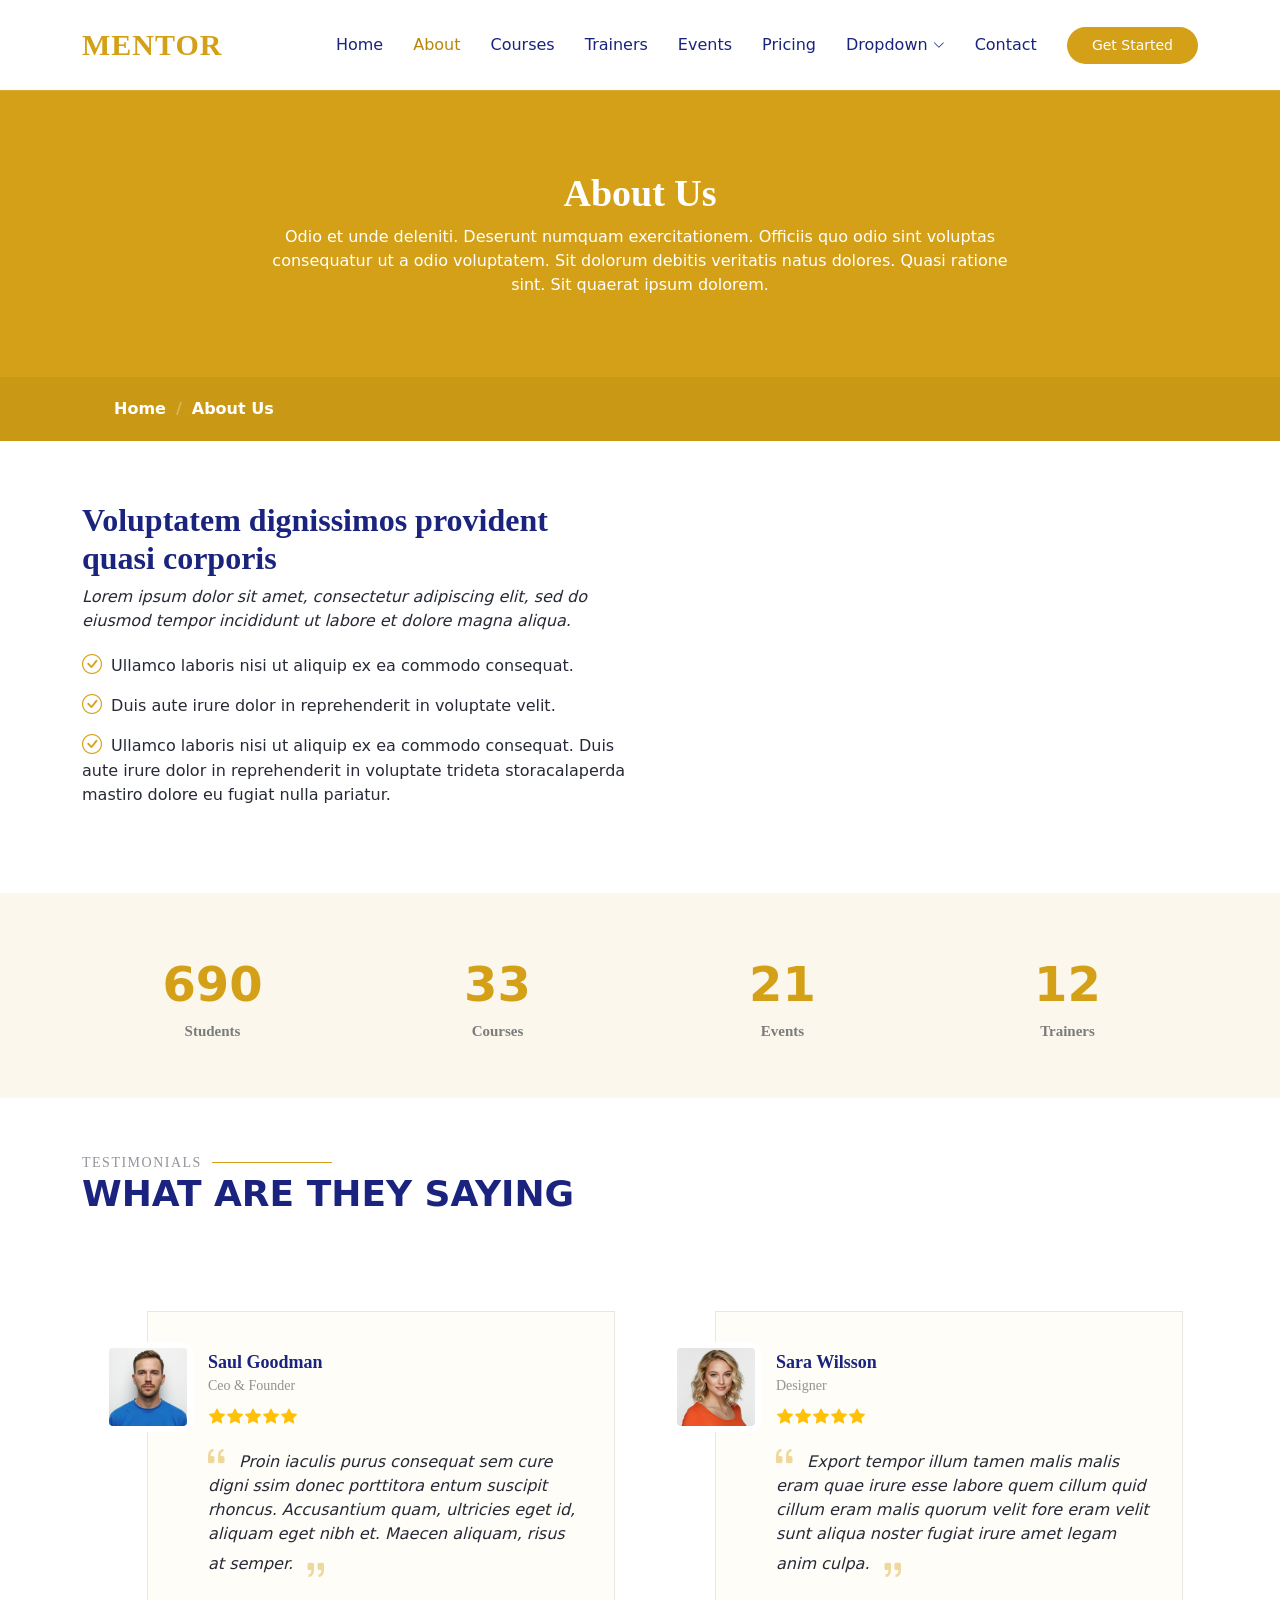
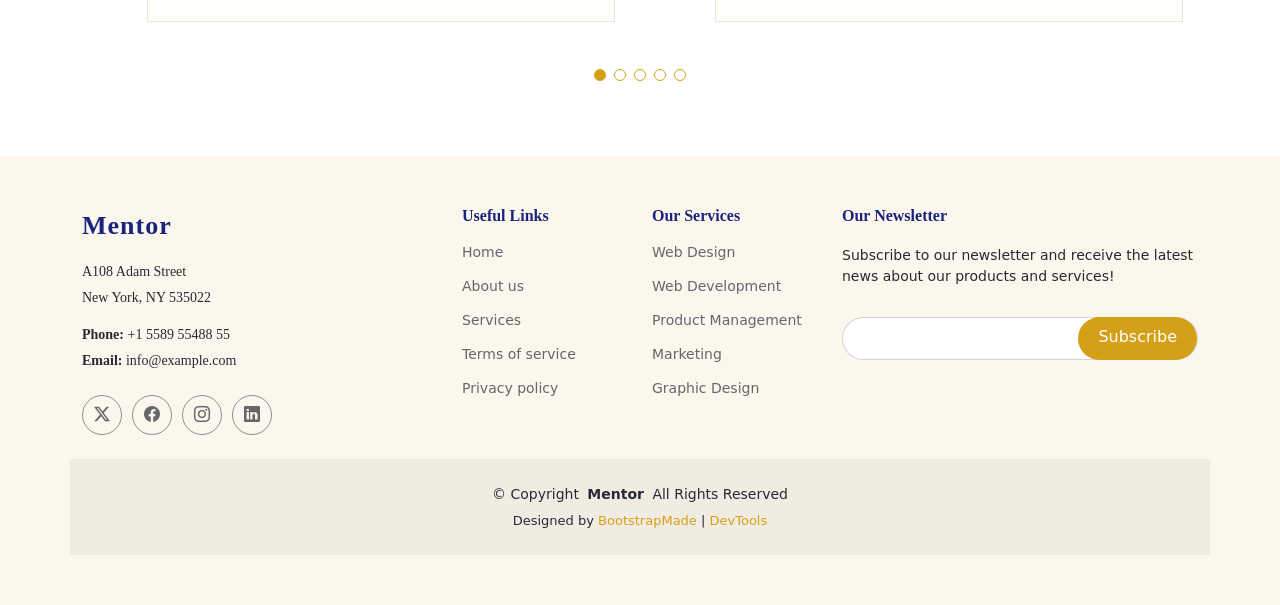
==== about.html @ c25d9af5 "First commit" ====
<!DOCTYPE html>
<html lang="en">

<head>
  <meta charset="utf-8">
  <meta content="width=device-width, initial-scale=1.0" name="viewport">
  <title>About - Mentor Bootstrap Template</title>
  <meta name="description" content="">
  <meta name="keywords" content="">

  <!-- Favicons -->
  <link href="assets/img/favicon.png" rel="icon">
  <link href="assets/img/apple-touch-icon.png" rel="apple-touch-icon">

  <!-- Fonts -->
  <link href="https://fonts.googleapis.com" rel="preconnect">
  <link href="https://fonts.gstatic.com" rel="preconnect" crossorigin>
  <link href="https://fonts.googleapis.com/css2?family=Open+Sans:ital,wght@0,300;0,400;0,500;0,600;0,700;0,800;1,300;1,400;1,500;1,600;1,700;1,800&family=Poppins:ital,wght@0,100;0,200;0,300;0,400;0,500;0,600;0,700;0,800;0,900;1,100;1,200;1,300;1,400;1,500;1,600;1,700;1,800;1,900&family=Raleway:ital,wght@0,100;0,200;0,300;0,400;0,500;0,600;0,700;0,800;0,900;1,100;1,200;1,300;1,400;1,500;1,600;1,700;1,800;1,900&display=swap" rel="stylesheet">

  <!-- Vendor CSS Files -->
  <link href="assets/vendor/bootstrap/css/bootstrap.min.css" rel="stylesheet">
  <link href="assets/vendor/bootstrap-icons/bootstrap-icons.css" rel="stylesheet">
  <link href="assets/vendor/aos/aos.css" rel="stylesheet">
  <link href="assets/vendor/glightbox/css/glightbox.min.css" rel="stylesheet">
  <link href="assets/vendor/swiper/swiper-bundle.min.css" rel="stylesheet">

  <!-- Main CSS File -->
  <link href="assets/css/main.css" rel="stylesheet">

  <!-- =======================================================
  * Template Name: Mentor
  * Template URL: https://bootstrapmade.com/mentor-free-education-bootstrap-theme/
  * Updated: Jul 07 2025 with Bootstrap v5.3.7
  * Author: BootstrapMade.com
  * License: https://bootstrapmade.com/license/
  ======================================================== -->
</head>

<body class="about-page">

  <header id="header" class="header d-flex align-items-center sticky-top">
    <div class="container-fluid container-xl position-relative d-flex align-items-center">

      <a href="index.html" class="logo d-flex align-items-center me-auto">
        <!-- Uncomment the line below if you also wish to use an image logo -->
        <!-- <img src="assets/img/logo.webp" alt=""> -->
        <h1 class="sitename">Mentor</h1>
      </a>

      <nav id="navmenu" class="navmenu">
        <ul>
          <li><a href="index.html">Home<br></a></li>
          <li><a href="about.html" class="active">About</a></li>
          <li><a href="courses.html">Courses</a></li>
          <li><a href="trainers.html">Trainers</a></li>
          <li><a href="events.html">Events</a></li>
          <li><a href="pricing.html">Pricing</a></li>
          <li class="dropdown"><a href="#"><span>Dropdown</span> <i class="bi bi-chevron-down toggle-dropdown"></i></a>
            <ul>
              <li><a href="#">Dropdown 1</a></li>
              <li class="dropdown"><a href="#"><span>Deep Dropdown</span> <i class="bi bi-chevron-down toggle-dropdown"></i></a>
                <ul>
                  <li><a href="#">Deep Dropdown 1</a></li>
                  <li><a href="#">Deep Dropdown 2</a></li>
                  <li><a href="#">Deep Dropdown 3</a></li>
                  <li><a href="#">Deep Dropdown 4</a></li>
                  <li><a href="#">Deep Dropdown 5</a></li>
                </ul>
              </li>
              <li><a href="#">Dropdown 2</a></li>
              <li><a href="#">Dropdown 3</a></li>
              <li><a href="#">Dropdown 4</a></li>
            </ul>
          </li>
          <li><a href="contact.html">Contact</a></li>
        </ul>
        <i class="mobile-nav-toggle d-xl-none bi bi-list"></i>
      </nav>

      <a class="btn-getstarted" href="courses.html">Get Started</a>

    </div>
  </header>

  <main class="main">

    <!-- Page Title -->
    <div class="page-title" data-aos="fade">
      <div class="heading">
        <div class="container">
          <div class="row d-flex justify-content-center text-center">
            <div class="col-lg-8">
              <h1>About Us<br></h1>
              <p class="mb-0">Odio et unde deleniti. Deserunt numquam exercitationem. Officiis quo odio sint voluptas consequatur ut a odio voluptatem. Sit dolorum debitis veritatis natus dolores. Quasi ratione sint. Sit quaerat ipsum dolorem.</p>
            </div>
          </div>
        </div>
      </div>
      <nav class="breadcrumbs">
        <div class="container">
          <ol>
            <li><a href="index.html">Home</a></li>
            <li class="current">About Us<br></li>
          </ol>
        </div>
      </nav>
    </div><!-- End Page Title -->

    <!-- About Us Section -->
    <section id="about-us" class="section about-us">

      <div class="container">

        <div class="row gy-4">

          <div class="col-lg-6 order-1 order-lg-2" data-aos="fade-up" data-aos-delay="100">
            <img src="assets/img/about/about-1.webp" class="img-fluid" alt="">
          </div>

          <div class="col-lg-6 order-2 order-lg-1 content" data-aos="fade-up" data-aos-delay="200">
            <h3>Voluptatem dignissimos provident quasi corporis</h3>
            <p class="fst-italic">
              Lorem ipsum dolor sit amet, consectetur adipiscing elit, sed do eiusmod tempor incididunt ut labore et dolore
              magna aliqua.
            </p>
            <ul>
              <li><i class="bi bi-check-circle"></i> <span>Ullamco laboris nisi ut aliquip ex ea commodo consequat.</span></li>
              <li><i class="bi bi-check-circle"></i> <span>Duis aute irure dolor in reprehenderit in voluptate velit.</span></li>
              <li><i class="bi bi-check-circle"></i> <span>Ullamco laboris nisi ut aliquip ex ea commodo consequat. Duis aute irure dolor in reprehenderit in voluptate trideta storacalaperda mastiro dolore eu fugiat nulla pariatur.</span></li>
            </ul>
          </div>

        </div>

      </div>

    </section><!-- /About Us Section -->

    <!-- Counts Section -->
    <section id="counts" class="section counts light-background">

      <div class="container" data-aos="fade-up" data-aos-delay="100">

        <div class="row gy-4">

          <div class="col-lg-3 col-md-6">
            <div class="stats-item text-center w-100 h-100">
              <span data-purecounter-start="0" data-purecounter-end="1232" data-purecounter-duration="1" class="purecounter"></span>
              <p>Students</p>
            </div>
          </div><!-- End Stats Item -->

          <div class="col-lg-3 col-md-6">
            <div class="stats-item text-center w-100 h-100">
              <span data-purecounter-start="0" data-purecounter-end="64" data-purecounter-duration="1" class="purecounter"></span>
              <p>Courses</p>
            </div>
          </div><!-- End Stats Item -->

          <div class="col-lg-3 col-md-6">
            <div class="stats-item text-center w-100 h-100">
              <span data-purecounter-start="0" data-purecounter-end="42" data-purecounter-duration="1" class="purecounter"></span>
              <p>Events</p>
            </div>
          </div><!-- End Stats Item -->

          <div class="col-lg-3 col-md-6">
            <div class="stats-item text-center w-100 h-100">
              <span data-purecounter-start="0" data-purecounter-end="24" data-purecounter-duration="1" class="purecounter"></span>
              <p>Trainers</p>
            </div>
          </div><!-- End Stats Item -->

        </div>

      </div>

    </section><!-- /Counts Section -->

    <!-- Testimonials Section -->
    <section id="testimonials" class="testimonials section">

      <!-- Section Title -->
      <div class="container section-title" data-aos="fade-up">
        <h2>Testimonials</h2>
        <p>What are they saying</p>
      </div><!-- End Section Title -->

      <div class="container" data-aos="fade-up" data-aos-delay="100">

        <div class="swiper init-swiper">
          <script type="application/json" class="swiper-config">
            {
              "loop": true,
              "speed": 600,
              "autoplay": {
                "delay": 5000
              },
              "slidesPerView": "auto",
              "pagination": {
                "el": ".swiper-pagination",
                "type": "bullets",
                "clickable": true
              },
              "breakpoints": {
                "320": {
                  "slidesPerView": 1,
                  "spaceBetween": 40
                },
                "1200": {
                  "slidesPerView": 2,
                  "spaceBetween": 20
                }
              }
            }
          </script>
          <div class="swiper-wrapper">

            <div class="swiper-slide">
              <div class="testimonial-wrap">
                <div class="testimonial-item">
                  <img src="assets/img/person/person-m-9.webp" class="testimonial-img" alt="">
                  <h3>Saul Goodman</h3>
                  <h4>Ceo &amp; Founder</h4>
                  <div class="stars">
                    <i class="bi bi-star-fill"></i><i class="bi bi-star-fill"></i><i class="bi bi-star-fill"></i><i class="bi bi-star-fill"></i><i class="bi bi-star-fill"></i>
                  </div>
                  <p>
                    <i class="bi bi-quote quote-icon-left"></i>
                    <span>Proin iaculis purus consequat sem cure digni ssim donec porttitora entum suscipit rhoncus. Accusantium quam, ultricies eget id, aliquam eget nibh et. Maecen aliquam, risus at semper.</span>
                    <i class="bi bi-quote quote-icon-right"></i>
                  </p>
                </div>
              </div>
            </div><!-- End testimonial item -->

            <div class="swiper-slide">
              <div class="testimonial-wrap">
                <div class="testimonial-item">
                  <img src="assets/img/person/person-f-5.webp" class="testimonial-img" alt="">
                  <h3>Sara Wilsson</h3>
                  <h4>Designer</h4>
                  <div class="stars">
                    <i class="bi bi-star-fill"></i><i class="bi bi-star-fill"></i><i class="bi bi-star-fill"></i><i class="bi bi-star-fill"></i><i class="bi bi-star-fill"></i>
                  </div>
                  <p>
                    <i class="bi bi-quote quote-icon-left"></i>
                    <span>Export tempor illum tamen malis malis eram quae irure esse labore quem cillum quid cillum eram malis quorum velit fore eram velit sunt aliqua noster fugiat irure amet legam anim culpa.</span>
                    <i class="bi bi-quote quote-icon-right"></i>
                  </p>
                </div>
              </div>
            </div><!-- End testimonial item -->

            <div class="swiper-slide">
              <div class="testimonial-wrap">
                <div class="testimonial-item">
                  <img src="assets/img/person/person-f-12.webp" class="testimonial-img" alt="">
                  <h3>Jena Karlis</h3>
                  <h4>Store Owner</h4>
                  <div class="stars">
                    <i class="bi bi-star-fill"></i><i class="bi bi-star-fill"></i><i class="bi bi-star-fill"></i><i class="bi bi-star-fill"></i><i class="bi bi-star-fill"></i>
                  </div>
                  <p>
                    <i class="bi bi-quote quote-icon-left"></i>
                    <span>Enim nisi quem export duis labore cillum quae magna enim sint quorum nulla quem veniam duis minim tempor labore quem eram duis noster aute amet eram fore quis sint minim.</span>
                    <i class="bi bi-quote quote-icon-right"></i>
                  </p>
                </div>
              </div>
            </div><!-- End testimonial item -->

            <div class="swiper-slide">
              <div class="testimonial-wrap">
                <div class="testimonial-item">
                  <img src="assets/img/person/person-m-12.webp" class="testimonial-img" alt="">
                  <h3>Matt Brandon</h3>
                  <h4>Freelancer</h4>
                  <div class="stars">
                    <i class="bi bi-star-fill"></i><i class="bi bi-star-fill"></i><i class="bi bi-star-fill"></i><i class="bi bi-star-fill"></i><i class="bi bi-star-fill"></i>
                  </div>
                  <p>
                    <i class="bi bi-quote quote-icon-left"></i>
                    <span>Fugiat enim eram quae cillum dolore dolor amet nulla culpa multos export minim fugiat minim velit minim dolor enim duis veniam ipsum anim magna sunt elit fore quem dolore labore illum veniam.</span>
                    <i class="bi bi-quote quote-icon-right"></i>
                  </p>
                </div>
              </div>
            </div><!-- End testimonial item -->

            <div class="swiper-slide">
              <div class="testimonial-wrap">
                <div class="testimonial-item">
                  <img src="assets/img/person/person-m-13.webp" class="testimonial-img" alt="">
                  <h3>John Larson</h3>
                  <h4>Entrepreneur</h4>
                  <div class="stars">
                    <i class="bi bi-star-fill"></i><i class="bi bi-star-fill"></i><i class="bi bi-star-fill"></i><i class="bi bi-star-fill"></i><i class="bi bi-star-fill"></i>
                  </div>
                  <p>
                    <i class="bi bi-quote quote-icon-left"></i>
                    <span>Quis quorum aliqua sint quem legam fore sunt eram irure aliqua veniam tempor noster veniam enim culpa labore duis sunt culpa nulla illum cillum fugiat legam esse veniam culpa fore nisi cillum quid.</span>
                    <i class="bi bi-quote quote-icon-right"></i>
                  </p>
                </div>
              </div>
            </div><!-- End testimonial item -->

          </div>
          <div class="swiper-pagination"></div>
        </div>

      </div>

    </section><!-- /Testimonials Section -->

  </main>

  <footer id="footer" class="footer position-relative light-background">

    <div class="container footer-top">
      <div class="row gy-4">
        <div class="col-lg-4 col-md-6 footer-about">
          <a href="index.html" class="logo d-flex align-items-center">
            <span class="sitename">Mentor</span>
          </a>
          <div class="footer-contact pt-3">
            <p>A108 Adam Street</p>
            <p>New York, NY 535022</p>
            <p class="mt-3"><strong>Phone:</strong> <span>+1 5589 55488 55</span></p>
            <p><strong>Email:</strong> <span>info@example.com</span></p>
          </div>
          <div class="social-links d-flex mt-4">
            <a href=""><i class="bi bi-twitter-x"></i></a>
            <a href=""><i class="bi bi-facebook"></i></a>
            <a href=""><i class="bi bi-instagram"></i></a>
            <a href=""><i class="bi bi-linkedin"></i></a>
          </div>
        </div>

        <div class="col-lg-2 col-md-3 footer-links">
          <h4>Useful Links</h4>
          <ul>
            <li><a href="#">Home</a></li>
            <li><a href="#">About us</a></li>
            <li><a href="#">Services</a></li>
            <li><a href="#">Terms of service</a></li>
            <li><a href="#">Privacy policy</a></li>
          </ul>
        </div>

        <div class="col-lg-2 col-md-3 footer-links">
          <h4>Our Services</h4>
          <ul>
            <li><a href="#">Web Design</a></li>
            <li><a href="#">Web Development</a></li>
            <li><a href="#">Product Management</a></li>
            <li><a href="#">Marketing</a></li>
            <li><a href="#">Graphic Design</a></li>
          </ul>
        </div>

        <div class="col-lg-4 col-md-12 footer-newsletter">
          <h4>Our Newsletter</h4>
          <p>Subscribe to our newsletter and receive the latest news about our products and services!</p>
          <form action="#" method="post" class="email-form">
            <div class="newsletter-form"><input type="email" name="email"><input type="submit" value="Subscribe"></div>
            <div class="loading">Loading</div>
            <div class="error-message"></div>
            <div class="sent-message">Your subscription request has been sent. Thank you!</div>
          </form>
        </div>

      </div>
    </div>

    <div class="container copyright text-center mt-4">
      <p>© <span>Copyright</span> <strong class="px-1 sitename">Mentor</strong> <span>All Rights Reserved</span></p>
      <div class="credits">
        <!-- All the links in the footer should remain intact. -->
        <!-- You can delete the links only if you've purchased the pro version. -->
        <!-- Licensing information: https://bootstrapmade.com/license/ -->
        Designed by <a href="https://bootstrapmade.com/">BootstrapMade</a> | <a href="https://bootstrapmade.com/tools/">DevTools</a>
      </div>
    </div>

  </footer>

  <!-- Scroll Top -->
  <a href="#" id="scroll-top" class="scroll-top d-flex align-items-center justify-content-center"><i class="bi bi-arrow-up-short"></i></a>

  <!-- Preloader -->
  <div id="preloader"></div>

  <!-- Vendor JS Files -->
  <script src="assets/vendor/bootstrap/js/bootstrap.bundle.min.js"></script>
  <script src="assets/vendor/aos/aos.js"></script>
  <script src="assets/vendor/glightbox/js/glightbox.min.js"></script>
  <script src="assets/vendor/purecounter/purecounter_vanilla.js"></script>
  <script src="assets/vendor/swiper/swiper-bundle.min.js"></script>

  <!-- Main JS File -->
  <script src="assets/js/main.js"></script>

</body>

</html>
---- assets/css/main.css ----
/**
* Template Name: Mentor
* Template URL: https://bootstrapmade.com/mentor-free-education-bootstrap-theme/
* Updated: Jul 07 2025 with Bootstrap v5.3.7
* Author: BootstrapMade.com
* License: https://bootstrapmade.com/license/
*/

/*--------------------------------------------------------------
# Font & Color Variables
# Help: https://bootstrapmade.com/color-system/
--------------------------------------------------------------*/
/* Fonts */
:root {
  --default-font: "Inter", system-ui, -apple-system, "Segoe UI", sans-serif;
  --heading-font: "Playfair Display", Georgia, serif;
  --nav-font: "Inter", system-ui, -apple-system, "Segoe UI", sans-serif;
}

/* Global Colors - KCC-inspired navy, gold, and warm white palette */
:root {
  --background-color: #ffffff;
  --default-color: #272a36;
  --heading-color: #1a237e;
  --accent-color: #d4a017;
  --surface-color: #fffdf7;
  --contrast-color: #ffffff;
}

/* Nav Menu Colors */
:root {
  --nav-color: #1a237e;
  --nav-hover-color: #b8860b;
  --nav-mobile-background-color: #ffffff;
  --nav-dropdown-background-color: #ffffff;
  --nav-dropdown-color: #1a237e;
  --nav-dropdown-hover-color: #b8860b;
}

/* Color Presets - These classes override global colors when applied to any section or element, providing reuse of the sam color scheme. */

.light-background {
  --background-color: #fbf7ec;
  --surface-color: #ffffff;
}

.dark-background {
  --background-color: #06071a;
  --default-color: #ffffff;
  --heading-color: #ffffff;
  --surface-color: #1a2350;
  --contrast-color: #ffffff;
}

/* Smooth scroll */
:root {
  scroll-behavior: smooth;
}

/*--------------------------------------------------------------
# General Styling & Shared Classes
--------------------------------------------------------------*/
body {
  color: var(--default-color);
  background-color: var(--background-color);
  font-family: var(--default-font);
}

a {
  color: var(--accent-color);
  text-decoration: none;
  transition: 0.3s;
}

a:hover {
  color: color-mix(in srgb, var(--accent-color), transparent 25%);
  text-decoration: none;
}

h1,
h2,
h3,
h4,
h5,
h6 {
  color: var(--heading-color);
  font-family: var(--heading-font);
}

/* Email Form Messages
------------------------------*/
.email-form .error-message {
  display: none;
  background: #df1529;
  color: #ffffff;
  text-align: left;
  padding: 15px;
  margin-bottom: 24px;
  font-weight: 600;
}

.email-form .sent-message {
  display: none;
  color: #ffffff;
  background: #059652;
  text-align: center;
  padding: 15px;
  margin-bottom: 24px;
  font-weight: 600;
}

.email-form .loading {
  display: none;
  background: var(--surface-color);
  text-align: center;
  padding: 15px;
  margin-bottom: 24px;
}

.email-form .loading:before {
  content: "";
  display: inline-block;
  border-radius: 50%;
  width: 24px;
  height: 24px;
  margin: 0 10px -6px 0;
  border: 3px solid var(--accent-color);
  border-top-color: var(--surface-color);
  animation: email-form-loading 1s linear infinite;
}

@keyframes email-form-loading {
  0% {
    transform: rotate(0deg);
  }

  100% {
    transform: rotate(360deg);
  }
}

/* Pulsating Play Button
------------------------------*/
.pulsating-play-btn {
  width: 94px;
  height: 94px;
  background: radial-gradient(var(--accent-color) 50%, color-mix(in srgb, var(--accent-color), transparent 75%) 52%);
  border-radius: 50%;
  display: block;
  position: relative;
  overflow: hidden;
}

.pulsating-play-btn:before {
  content: "";
  position: absolute;
  width: 120px;
  height: 120px;
  animation-delay: 0s;
  animation: pulsate-play-btn 2s;
  animation-direction: forwards;
  animation-iteration-count: infinite;
  animation-timing-function: steps;
  opacity: 1;
  border-radius: 50%;
  border: 5px solid color-mix(in srgb, var(--accent-color), transparent 30%);
  top: -15%;
  left: -15%;
  background: rgba(198, 16, 0, 0);
}

.pulsating-play-btn:after {
  content: "";
  position: absolute;
  left: 50%;
  top: 50%;
  transform: translateX(-40%) translateY(-50%);
  width: 0;
  height: 0;
  border-top: 10px solid transparent;
  border-bottom: 10px solid transparent;
  border-left: 15px solid #fff;
  z-index: 100;
  transition: all 400ms cubic-bezier(0.55, 0.055, 0.675, 0.19);
}

.pulsating-play-btn:hover:before {
  content: "";
  position: absolute;
  left: 50%;
  top: 50%;
  transform: translateX(-40%) translateY(-50%);
  width: 0;
  height: 0;
  border: none;
  border-top: 10px solid transparent;
  border-bottom: 10px solid transparent;
  border-left: 15px solid #fff;
  z-index: 200;
  animation: none;
  border-radius: 0;
}

.pulsating-play-btn:hover:after {
  border-left: 15px solid var(--accent-color);
  transform: scale(20);
}

@keyframes pulsate-play-btn {
  0% {
    transform: scale(0.6, 0.6);
    opacity: 1;
  }

  100% {
    transform: scale(1, 1);
    opacity: 0;
  }
}

/*--------------------------------------------------------------
# Global Header
--------------------------------------------------------------*/
.header {
  color: var(--default-color);
  background-color: var(--background-color);
  padding: 15px 0;
  transition: all 0.5s;
  z-index: 997;
}

.header .logo {
  line-height: 1;
}

.header .logo img {
  max-height: 36px;
  margin-right: 8px;
}

.header .logo h1 {
  font-weight: 700;
  font-size: 30px;
  margin: 0;
  letter-spacing: 1px;
  text-transform: uppercase;
  color: var(--accent-color);
}

.header .btn-getstarted,
.header .btn-getstarted:focus {
  color: var(--contrast-color);
  background: var(--accent-color);
  font-size: 14px;
  padding: 8px 25px;
  margin: 0 0 0 30px;
  border-radius: 50px;
  transition: 0.3s;
}

.header .btn-getstarted:hover,
.header .btn-getstarted:focus:hover {
  color: var(--contrast-color);
  background: color-mix(in srgb, var(--accent-color), transparent 15%);
}

@media (max-width: 1200px) {
  .header .logo {
    order: 1;
  }

  .header .btn-getstarted {
    order: 2;
    margin: 0 15px 0 0;
    padding: 6px 15px;
  }

  .header .navmenu {
    order: 3;
  }
}

.scrolled .header {
  box-shadow: 0px 0 18px rgba(0, 0, 0, 0.1);
}

/*--------------------------------------------------------------
# Navigation Menu
--------------------------------------------------------------*/
/* Navmenu - Desktop */
@media (min-width: 1200px) {
  .navmenu {
    padding: 0;
  }

  .navmenu ul {
    margin: 0;
    padding: 0;
    display: flex;
    list-style: none;
    align-items: center;
  }

  .navmenu li {
    position: relative;
  }

  .navmenu a,
  .navmenu a:focus {
    color: var(--nav-color);
    padding: 18px 15px;
    font-size: 16px;
    font-family: var(--nav-font);
    font-weight: 400;
    display: flex;
    align-items: center;
    justify-content: space-between;
    white-space: nowrap;
    transition: 0.3s;
  }

  .navmenu a i,
  .navmenu a:focus i {
    font-size: 12px;
    line-height: 0;
    margin-left: 5px;
    transition: 0.3s;
  }

  .navmenu li:last-child a {
    padding-right: 0;
  }

  .navmenu li:hover>a,
  .navmenu .active,
  .navmenu .active:focus {
    color: var(--nav-hover-color);
  }

  .navmenu .dropdown ul {
    margin: 0;
    padding: 10px 0;
    background: var(--nav-dropdown-background-color);
    display: block;
    position: absolute;
    visibility: hidden;
    left: 14px;
    top: 130%;
    opacity: 0;
    transition: 0.3s;
    border-radius: 4px;
    z-index: 99;
    box-shadow: 0px 0px 30px rgba(0, 0, 0, 0.1);
  }

  .navmenu .dropdown ul li {
    min-width: 200px;
  }

  .navmenu .dropdown ul a {
    padding: 10px 20px;
    font-size: 15px;
    text-transform: none;
    color: var(--nav-dropdown-color);
  }

  .navmenu .dropdown ul a i {
    font-size: 12px;
  }

  .navmenu .dropdown ul a:hover,
  .navmenu .dropdown ul .active:hover,
  .navmenu .dropdown ul li:hover>a {
    color: var(--nav-dropdown-hover-color);
  }

  .navmenu .dropdown:hover>ul {
    opacity: 1;
    top: 100%;
    visibility: visible;
  }

  .navmenu .dropdown .dropdown ul {
    top: 0;
    left: -90%;
    visibility: hidden;
  }

  .navmenu .dropdown .dropdown:hover>ul {
    opacity: 1;
    top: 0;
    left: -100%;
    visibility: visible;
  }
}

/* Navmenu - Mobile */
@media (max-width: 1199px) {
  .mobile-nav-toggle {
    color: var(--nav-color);
    font-size: 28px;
    line-height: 0;
    margin-right: 10px;
    cursor: pointer;
    transition: color 0.3s;
  }

  .navmenu {
    padding: 0;
    z-index: 9997;
  }

  .navmenu ul {
    display: none;
    list-style: none;
    position: absolute;
    inset: 60px 20px 20px 20px;
    padding: 10px 0;
    margin: 0;
    border-radius: 6px;
    background-color: var(--nav-mobile-background-color);
    border: 1px solid color-mix(in srgb, var(--default-color), transparent 90%);
    box-shadow: none;
    overflow-y: auto;
    transition: 0.3s;
    z-index: 9998;
  }

  .navmenu a,
  .navmenu a:focus {
    color: var(--nav-dropdown-color);
    padding: 10px 20px;
    font-family: var(--nav-font);
    font-size: 17px;
    font-weight: 500;
    display: flex;
    align-items: center;
    justify-content: space-between;
    white-space: nowrap;
    transition: 0.3s;
  }

  .navmenu a i,
  .navmenu a:focus i {
    font-size: 12px;
    line-height: 0;
    margin-left: 5px;
    width: 30px;
    height: 30px;
    display: flex;
    align-items: center;
    justify-content: center;
    border-radius: 50%;
    transition: 0.3s;
    background-color: color-mix(in srgb, var(--accent-color), transparent 90%);
  }

  .navmenu a i:hover,
  .navmenu a:focus i:hover {
    background-color: var(--accent-color);
    color: var(--contrast-color);
  }

  .navmenu a:hover,
  .navmenu .active,
  .navmenu .active:focus {
    color: var(--nav-dropdown-hover-color);
  }

  .navmenu .active i,
  .navmenu .active:focus i {
    background-color: var(--accent-color);
    color: var(--contrast-color);
    transform: rotate(180deg);
  }

  .navmenu .dropdown ul {
    position: static;
    display: none;
    z-index: 99;
    padding: 10px 0;
    margin: 10px 20px;
    background-color: var(--nav-dropdown-background-color);
    transition: all 0.5s ease-in-out;
  }

  .navmenu .dropdown ul ul {
    background-color: rgba(33, 37, 41, 0.1);
  }

  .navmenu .dropdown>.dropdown-active {
    display: block;
    background-color: rgba(33, 37, 41, 0.03);
  }

  .mobile-nav-active {
    overflow: hidden;
  }

  .mobile-nav-active .mobile-nav-toggle {
    color: #fff;
    position: absolute;
    font-size: 32px;
    top: 15px;
    right: 15px;
    margin-right: 0;
    z-index: 9999;
  }

  .mobile-nav-active .navmenu {
    position: fixed;
    overflow: hidden;
    inset: 0;
    background: rgba(33, 37, 41, 0.8);
    transition: 0.3s;
  }

  .mobile-nav-active .navmenu>ul {
    display: block;
  }
}

/*--------------------------------------------------------------
# Global Footer
--------------------------------------------------------------*/
.footer {
  color: var(--default-color);
  background-color: var(--background-color);
  font-size: 14px;
  padding-bottom: 50px;
  position: relative;
}

.footer .footer-top {
  padding-top: 50px;
}

.footer .footer-about .logo {
  margin-bottom: 0;
}

.footer .footer-about .logo img {
  max-height: 40px;
  margin-right: 6px;
}

.footer .footer-about .logo span {
  font-size: 26px;
  font-weight: 700;
  letter-spacing: 1px;
  font-family: var(--heading-font);
  color: var(--heading-color);
}

.footer .footer-about p {
  font-size: 14px;
  font-family: var(--heading-font);
}

.footer .social-links a {
  display: flex;
  align-items: center;
  justify-content: center;
  width: 40px;
  height: 40px;
  border-radius: 50%;
  border: 1px solid color-mix(in srgb, var(--default-color), transparent 50%);
  font-size: 16px;
  color: color-mix(in srgb, var(--default-color), transparent 30%);
  margin-right: 10px;
  transition: 0.3s;
}

.footer .social-links a:hover {
  color: var(--accent-color);
  border-color: var(--accent-color);
}

.footer h4 {
  font-size: 16px;
  font-weight: bold;
  position: relative;
  padding-bottom: 12px;
}

.footer .footer-links {
  margin-bottom: 30px;
}

.footer .footer-links ul {
  list-style: none;
  padding: 0;
  margin: 0;
}

.footer .footer-links ul i {
  padding-right: 2px;
  font-size: 12px;
  line-height: 0;
}

.footer .footer-links ul li {
  padding: 10px 0;
  display: flex;
  align-items: center;
}

.footer .footer-links ul li:first-child {
  padding-top: 0;
}

.footer .footer-links ul a {
  color: color-mix(in srgb, var(--default-color), transparent 30%);
  display: inline-block;
  line-height: 1;
}

.footer .footer-links ul a:hover {
  color: var(--accent-color);
}

.footer .footer-contact p {
  margin-bottom: 5px;
}

.footer .footer-newsletter .newsletter-form {
  margin-top: 30px;
  margin-bottom: 15px;
  padding: 6px 8px;
  position: relative;
  border-radius: 50px;
  border: 1px solid color-mix(in srgb, var(--default-color), transparent 80%);
  display: flex;
  background-color: var(--surface-color);
  transition: 0.3s;
}

.footer .footer-newsletter .newsletter-form:focus-within {
  border-color: var(--accent-color);
}

.footer .footer-newsletter .newsletter-form input[type=email] {
  border: 0;
  padding: 4px 8px;
  width: 100%;
  background-color: var(--surface-color);
  color: var(--default-color);
}

.footer .footer-newsletter .newsletter-form input[type=email]:focus-visible {
  outline: none;
}

.footer .footer-newsletter .newsletter-form input[type=submit] {
  border: 0;
  font-size: 16px;
  padding: 0 20px 2px 20px;
  margin: -7px -8px -7px 0;
  background: var(--accent-color);
  color: var(--contrast-color);
  transition: 0.3s;
  border-radius: 50px;
}

.footer .footer-newsletter .newsletter-form input[type=submit]:hover {
  background: color-mix(in srgb, var(--accent-color), transparent 20%);
}

.footer .copyright {
  padding-top: 25px;
  padding-bottom: 25px;
  background-color: color-mix(in srgb, var(--default-color), transparent 95%);
}

.footer .copyright p {
  margin-bottom: 0;
}

.footer .credits {
  margin-top: 6px;
  font-size: 13px;
}

/*--------------------------------------------------------------
# Preloader
--------------------------------------------------------------*/
#preloader {
  position: fixed;
  inset: 0;
  z-index: 999999;
  overflow: hidden;
  background: var(--background-color);
  transition: all 0.6s ease-out;
}

#preloader:before {
  content: "";
  position: fixed;
  top: calc(50% - 30px);
  left: calc(50% - 30px);
  border: 6px solid #ffffff;
  border-color: var(--accent-color) transparent var(--accent-color) transparent;
  border-radius: 50%;
  width: 60px;
  height: 60px;
  animation: animate-preloader 1.5s linear infinite;
}

@keyframes animate-preloader {
  0% {
    transform: rotate(0deg);
  }

  100% {
    transform: rotate(360deg);
  }
}

/*--------------------------------------------------------------
# Scroll Top Button
--------------------------------------------------------------*/
.scroll-top {
  position: fixed;
  visibility: hidden;
  opacity: 0;
  right: 15px;
  bottom: -15px;
  z-index: 99999;
  background-color: var(--accent-color);
  width: 44px;
  height: 44px;
  border-radius: 50px;
  transition: all 0.4s;
}

.scroll-top i {
  font-size: 24px;
  color: var(--contrast-color);
  line-height: 0;
}

.scroll-top:hover {
  background-color: color-mix(in srgb, var(--accent-color), transparent 20%);
  color: var(--contrast-color);
}

.scroll-top.active {
  visibility: visible;
  opacity: 1;
  bottom: 15px;
}

/*--------------------------------------------------------------
# Disable aos animation delay on mobile devices
--------------------------------------------------------------*/
@media screen and (max-width: 768px) {
  [data-aos-delay] {
    transition-delay: 0 !important;
  }
}

/*--------------------------------------------------------------
# Global Page Titles & Breadcrumbs
--------------------------------------------------------------*/
.page-title {
  --default-color: var(--contrast-color);
  --background-color: var(--accent-color);
  --heading-color: var(--contrast-color);
  color: var(--default-color);
  background-color: var(--background-color);
  position: relative;
}

.page-title .heading {
  padding: 80px 0;
  border-top: 1px solid color-mix(in srgb, var(--default-color), transparent 90%);
}

.page-title .heading h1 {
  font-size: 38px;
  font-weight: 700;
}

.page-title nav {
  background-color: color-mix(in srgb, var(--accent-color) 90%, black 5%);
  padding: 20px 0;
}

.page-title nav a {
  color: var(--default-color);
}

.page-title nav ol {
  display: flex;
  flex-wrap: wrap;
  list-style: none;
  margin: 0;
  font-size: 16px;
  font-weight: 600;
}

.page-title nav ol li+li {
  padding-left: 10px;
}

.page-title nav ol li+li::before {
  content: "/";
  display: inline-block;
  padding-right: 10px;
  color: color-mix(in srgb, var(--default-color), transparent 70%);
}

/*--------------------------------------------------------------
# Global Sections
--------------------------------------------------------------*/
section,
.section {
  color: var(--default-color);
  background-color: var(--background-color);
  padding: 60px 0;
  scroll-margin-top: 900px;
  overflow: clip;
}

@media (max-width: 1199px) {

  section,
  .section {
    scroll-margin-top: 66px;
  }
}

/*--------------------------------------------------------------
# Global Section Titles
--------------------------------------------------------------*/
.section-title {
  padding-bottom: 60px;
  position: relative;
}

.section-title h2 {
  font-size: 14px;
  font-weight: 500;
  padding: 0;
  line-height: 1px;
  margin: 0;
  letter-spacing: 1.5px;
  text-transform: uppercase;
  color: color-mix(in srgb, var(--default-color), transparent 50%);
  position: relative;
}

.section-title h2::after {
  content: "";
  width: 120px;
  height: 1px;
  display: inline-block;
  background: var(--accent-color);
  margin: 4px 10px;
}

.section-title p {
  color: var(--heading-color);
  margin: 0;
  font-size: 36px;
  font-weight: 700;
  font-family: var(--nav-font);
  text-transform: uppercase;
}

/*--------------------------------------------------------------
# Hero Section
--------------------------------------------------------------*/
.hero {
  width: 100%;
  min-height: 80vh;
  position: relative;
  padding: 80px 0;
  display: flex;
  align-items: center;
  justify-content: center;
  color: var(--default-color);
}

.hero img {
  position: absolute;
  inset: 0;
  display: block;
  width: 100%;
  height: 100%;
  object-fit: cover;
  z-index: 1;
}

.hero:before {
  content: "";
  background: color-mix(in srgb, var(--background-color), transparent 60%);
  position: absolute;
  inset: 0;
  z-index: 2;
}

.hero .container {
  position: relative;
  z-index: 3;
}

.hero h2 {
  margin: 0;
  font-size: 48px;
  font-weight: 700;
}

.hero p {
  color: color-mix(in srgb, var(--default-color), transparent 20%);
  margin: 10px 0 0 0;
  font-size: 24px;
}

.hero .btn-get-started {
  font-weight: 500;
  font-size: 15px;
  letter-spacing: 1px;
  display: inline-block;
  padding: 8px 35px 10px 35px;
  border-radius: 50px;
  transition: 0.4s;
  margin-top: 30px;
  border: 2px solid var(--default-color);
  color: var(--default-color);
}

.hero .btn-get-started:hover {
  background: var(--accent-color);
  border: 2px solid var(--accent-color);
}

@media (max-width: 768px) {
  .hero h2 {
    font-size: 32px;
  }

  .hero p {
    font-size: 18px;
  }
}

/*--------------------------------------------------------------
# About Section
--------------------------------------------------------------*/
.about .content h3 {
  font-size: 2rem;
  font-weight: 700;
}

.about .content ul {
  list-style: none;
  padding: 0;
}

.about .content ul li {
  padding-bottom: 10px;
}

.about .content ul i {
  font-size: 1.25rem;
  margin-right: 4px;
  color: var(--accent-color);
}

.about .content p:last-child {
  margin-bottom: 0;
}

.about .content .read-more {
  background: var(--accent-color);
  color: var(--contrast-color);
  font-family: var(--heading-font);
  font-weight: 500;
  font-size: 15px;
  letter-spacing: 1px;
  padding: 10px 24px 12px 24px;
  border-radius: 50px;
  transition: 0.3s;
  display: inline-flex;
  align-items: center;
  justify-content: center;
}

.about .content .read-more i {
  font-size: 18px;
  margin-left: 5px;
  line-height: 0;
  transition: 0.3s;
}

.about .content .read-more:hover {
  background: color-mix(in srgb, var(--accent-color), transparent 20%);
  padding-right: 19px;
}

.about .content .read-more:hover i {
  margin-left: 10px;
}

/*--------------------------------------------------------------
# Counts Section
--------------------------------------------------------------*/
.counts {
  padding: 25px 0;
}

.counts .stats-item {
  padding: 30px;
  width: 100%;
}

.counts .stats-item span {
  font-size: 48px;
  display: block;
  color: var(--accent-color);
  font-weight: 700;
}

.counts .stats-item p {
  color: color-mix(in srgb, var(--default-color), transparent 40%);
  padding: 0;
  margin: 0;
  font-family: var(--heading-font);
  font-size: 15px;
  font-weight: 600;
}

/*--------------------------------------------------------------
# Why Us Section
--------------------------------------------------------------*/
.why-us .why-box {
  color: var(--contrast-color);
  background: var(--accent-color);
  padding: 30px;
}

.why-us .why-box h3 {
  color: var(--contrast-color);
  font-weight: 700;
  font-size: 34px;
  margin-bottom: 30px;
}

.why-us .why-box p {
  margin-bottom: 30px;
}

.why-us .why-box .more-btn {
  display: inline-block;
  background: color-mix(in srgb, var(--contrast-color), transparent 85%);
  padding: 8px 40px 10px 40px;
  color: var(--contrast-color);
  transition: all ease-in-out 0.4s;
  border-radius: 50px;
}

.why-us .why-box .more-btn i {
  font-size: 14px;
}

.why-us .why-box .more-btn:hover {
  color: var(--accent-color);
  background: var(--surface-color);
}

.why-us .icon-box {
  background-color: var(--surface-color);
  text-align: center;
  padding: 40px 30px;
  width: 100%;
  height: 100%;
  border: 1px solid color-mix(in srgb, var(--default-color), transparent 90%);
}

.why-us .icon-box i {
  color: var(--accent-color);
  font-size: 32px;
  margin-bottom: 30px;
  background: color-mix(in srgb, var(--accent-color), transparent 95%);
  border-radius: 50px;
  display: flex;
  align-items: center;
  justify-content: center;
  width: 72px;
  height: 72px;
  transition: 0.3s;
}

.why-us .icon-box h4 {
  font-size: 20px;
  font-weight: 700;
  margin: 0 0 30px 0;
}

.why-us .icon-box p {
  font-size: 15px;
  color: color-mix(in srgb, var(--default-color), transparent 30%);
}

.why-us .icon-box:hover i {
  color: var(--contrast-color);
  background: var(--accent-color);
}

/*--------------------------------------------------------------
# Features Section
--------------------------------------------------------------*/
.features {
  padding: 10px 0;
}

.features .features-item {
  background-color: var(--surface-color);
  display: flex;
  align-items: center;
  padding: 20px;
  transition: 0.3s;
  border: 1px solid color-mix(in srgb, var(--default-color), transparent 90%);
  position: relative;
}

.features .features-item i {
  font-size: 32px;
  padding-right: 10px;
  line-height: 0;
}

.features .features-item h3 {
  font-weight: 700;
  margin: 0;
  padding: 0;
  line-height: 1;
  font-size: 16px;
}

.features .features-item h3 a {
  color: var(--heading-color);
  transition: 0.3s;
}

.features .features-item:hover {
  border-color: var(--accent-color);
}

.features .features-item:hover h3 a {
  color: var(--accent-color);
}

/*--------------------------------------------------------------
# Courses Section
--------------------------------------------------------------*/
.courses .course-item {
  background-color: var(--surface-color);
  border: 1px solid color-mix(in srgb, var(--default-color), transparent 90%);
  border-radius: 5px;
}

.courses .course-content {
  padding: 15px;
}

.courses .course-content h3 {
  font-weight: 700;
  font-size: 20px;
}

.courses .course-content h3 a {
  color: var(--heading-color);
  transition: 0.3s;
}

.courses .course-content h3 a:hover {
  color: var(--accent-color);
}

.courses .course-content .category {
  background: var(--accent-color);
  color: var(--contrast-color);
  font-size: 14px;
  padding: 6px 14px;
  margin: 0;
  border-radius: 5px;
}

.courses .course-content .price {
  margin: 0;
  font-weight: 700;
  font-size: 18px;
  color: color-mix(in srgb, var(--default-color), transparent 20%);
}

.courses .course-content .description {
  font-size: 14px;
  color: color-mix(in srgb, var(--default-color), transparent 20%);
}

.courses .trainer {
  padding-top: 15px;
  border-top: 1px solid color-mix(in srgb, var(--default-color), transparent 90%);
}

.courses .trainer .trainer-profile img {
  max-width: 50px;
  border-radius: 50px;
}

.courses .trainer .trainer-profile .trainer-link {
  padding-left: 10px;
  font-weight: 600;
  font-size: 16px;
  color: color-mix(in srgb, var(--default-color), transparent 20%);
  transition: 0.3s;
}

.courses .trainer .trainer-profile .trainer-link:hover {
  color: var(--accent-color);
}

.courses .trainer .trainer-rank {
  font-size: 18px;
  color: color-mix(in srgb, var(--default-color), transparent 60%);
}

.courses .trainer .trainer-rank .user-icon {
  font-size: 22px;
}

/*--------------------------------------------------------------
# Trainers Index Section
--------------------------------------------------------------*/
.trainers-index .member {
  background-color: var(--surface-color);
  border: 1px solid color-mix(in srgb, var(--default-color), transparent 90%);
  text-align: center;
  margin-bottom: 20px;
}

.trainers-index .member img {
  margin: -1px -1px 30px -1px;
}

.trainers-index .member .member-content {
  padding: 0 20px 30px 20px;
}

.trainers-index .member h4 {
  font-weight: 700;
  margin-bottom: 2px;
  font-size: 18px;
}

.trainers-index .member span {
  font-style: italic;
  display: block;
  font-size: 13px;
  color: color-mix(in srgb, var(--default-color), transparent 20%);
}

.trainers-index .member p {
  padding-top: 10px;
  font-size: 14px;
  font-style: italic;
  color: color-mix(in srgb, var(--default-color), transparent 40%);
}

.trainers-index .member .social {
  margin-top: 15px;
}

.trainers-index .member .social a {
  color: color-mix(in srgb, var(--default-color), transparent 60%);
  transition: 0.3s;
}

.trainers-index .member .social a:hover {
  color: var(--accent-color);
}

.trainers-index .member .social i {
  font-size: 18px;
  margin: 0 2px;
}

/*--------------------------------------------------------------
# About Us Section
--------------------------------------------------------------*/
.about-us .content h3 {
  font-size: 2rem;
  font-weight: 700;
}

.about-us .content ul {
  list-style: none;
  padding: 0;
}

.about-us .content ul li {
  padding-bottom: 10px;
}

.about-us .content ul i {
  font-size: 1.25rem;
  margin-right: 4px;
  color: var(--accent-color);
}

.about-us .content p:last-child {
  margin-bottom: 0;
}

/*--------------------------------------------------------------
# Testimonials Section
--------------------------------------------------------------*/
.testimonials .testimonial-wrap {
  padding-left: 50px;
}

.testimonials .testimonials-carousel,
.testimonials .testimonials-slider {
  overflow: hidden;
}

.testimonials .testimonial-item {
  background-color: var(--surface-color);
  border: 1px solid color-mix(in srgb, var(--default-color), transparent 90%);
  box-sizing: content-box;
  padding: 30px 30px 30px 60px;
  margin: 30px 15px;
  min-height: 200px;
  position: relative;
}

.testimonials .testimonial-item .testimonial-img {
  width: 90px;
  border-radius: 10px;
  border: 6px solid var(--background-color);
  position: absolute;
  left: -45px;
}

.testimonials .testimonial-item h3 {
  font-size: 18px;
  font-weight: bold;
  margin: 10px 0 5px 0;
}

.testimonials .testimonial-item h4 {
  color: color-mix(in srgb, var(--default-color), transparent 50%);
  font-size: 14px;
  margin: 0;
}

.testimonials .testimonial-item .stars {
  margin: 10px 0;
}

.testimonials .testimonial-item .stars i {
  color: #ffc107;
  margin: 0 1px;
}

.testimonials .testimonial-item .quote-icon-left,
.testimonials .testimonial-item .quote-icon-right {
  color: color-mix(in srgb, var(--accent-color), transparent 60%);
  font-size: 26px;
  line-height: 0;
}

.testimonials .testimonial-item .quote-icon-left {
  display: inline-block;
  left: -5px;
  position: relative;
}

.testimonials .testimonial-item .quote-icon-right {
  display: inline-block;
  right: -5px;
  position: relative;
  top: 10px;
  transform: scale(-1, -1);
}

.testimonials .testimonial-item p {
  font-style: italic;
  margin: 15px auto 15px auto;
}

.testimonials .swiper-wrapper {
  height: auto;
}

.testimonials .swiper-pagination {
  margin-top: 20px;
  position: relative;
}

.testimonials .swiper-pagination .swiper-pagination-bullet {
  width: 12px;
  height: 12px;
  background-color: var(--background-color);
  opacity: 1;
  border: 1px solid var(--accent-color);
}

.testimonials .swiper-pagination .swiper-pagination-bullet-active {
  background-color: var(--accent-color);
}

@media (max-width: 767px) {
  .testimonials .testimonial-wrap {
    padding-left: 0;
  }

  .testimonials .testimonials-carousel,
  .testimonials .testimonials-slider {
    overflow: hidden;
  }

  .testimonials .testimonial-item {
    padding: 30px;
    margin: 15px;
  }

  .testimonials .testimonial-item .testimonial-img {
    position: static;
    left: auto;
  }
}

/*--------------------------------------------------------------
# Course Details Section
--------------------------------------------------------------*/
.course-details .course-header {
  margin-bottom: 40px;
}

.course-details .course-header .course-image {
  margin-bottom: 20px;
  border-radius: 12px;
  overflow: hidden;
}

.course-details .course-header .course-image img {
  width: 100%;
  height: 400px;
  object-fit: cover;
}

.course-details .course-header .course-meta {
  display: flex;
  justify-content: space-between;
  align-items: center;
  flex-wrap: wrap;
  gap: 20px;
}

@media (max-width: 768px) {
  .course-details .course-header .course-meta {
    flex-direction: column;
    align-items: flex-start;
  }
}

.course-details .course-header .instructor {
  display: flex;
  align-items: center;
  gap: 15px;
}

.course-details .course-header .instructor .instructor-avatar {
  width: 60px;
  height: 60px;
  border-radius: 50%;
  object-fit: cover;
}

.course-details .course-header .instructor .instructor-info h6 {
  margin: 0;
  font-size: 16px;
  font-weight: 600;
  color: var(--heading-color);
}

.course-details .course-header .instructor .instructor-info span {
  font-size: 14px;
  color: color-mix(in srgb, var(--default-color), transparent 30%);
}

.course-details .course-header .course-stats {
  display: flex;
  gap: 25px;
}

@media (max-width: 576px) {
  .course-details .course-header .course-stats {
    flex-wrap: wrap;
    gap: 15px;
  }
}

.course-details .course-header .course-stats .stat-item {
  display: flex;
  align-items: center;
  gap: 8px;
  font-size: 14px;
  color: var(--default-color);
}

.course-details .course-header .course-stats .stat-item i {
  color: var(--accent-color);
}

.course-details .course-content {
  margin-bottom: 50px;
}

.course-details .course-content h2 {
  font-size: 32px;
  margin-bottom: 25px;
  color: var(--heading-color);
}

@media (max-width: 768px) {
  .course-details .course-content h2 {
    font-size: 26px;
  }
}

.course-details .course-content .course-description {
  margin-bottom: 40px;
}

.course-details .course-content .course-description p {
  font-size: 16px;
  line-height: 1.7;
  margin-bottom: 15px;
  color: var(--default-color);
}

.course-details .course-content .what-you-learn {
  background-color: var(--surface-color);
  padding: 30px;
  border-radius: 12px;
  border: 1px solid color-mix(in srgb, var(--default-color), transparent 90%);
}

.course-details .course-content .what-you-learn h3 {
  font-size: 24px;
  margin-bottom: 25px;
  color: var(--heading-color);
}

.course-details .course-content .what-you-learn .learn-list {
  list-style: none;
  padding: 0;
  margin: 0;
}

.course-details .course-content .what-you-learn .learn-list li {
  display: flex;
  align-items: flex-start;
  gap: 12px;
  margin-bottom: 15px;
  font-size: 15px;
  line-height: 1.6;
  color: var(--default-color);
}

.course-details .course-content .what-you-learn .learn-list li i {
  color: var(--accent-color);
  font-size: 18px;
  margin-top: 2px;
  flex-shrink: 0;
}

.course-details .course-curriculum {
  margin-bottom: 50px;
}

.course-details .course-curriculum h3 {
  font-size: 24px;
  margin-bottom: 30px;
  color: var(--heading-color);
}

.course-details .course-curriculum .curriculum-section {
  margin-bottom: 25px;
  border: 1px solid color-mix(in srgb, var(--default-color), transparent 90%);
  border-radius: 8px;
  overflow: hidden;
}

.course-details .course-curriculum .curriculum-section .section-header {
  background-color: var(--surface-color);
  padding: 20px;
  display: flex;
  justify-content: space-between;
  align-items: center;
  border-bottom: 1px solid color-mix(in srgb, var(--default-color), transparent 90%);
}

@media (max-width: 576px) {
  .course-details .course-curriculum .curriculum-section .section-header {
    flex-direction: column;
    align-items: flex-start;
    gap: 10px;
  }
}

.course-details .course-curriculum .curriculum-section .section-header h4 {
  font-size: 18px;
  margin: 0;
  color: var(--heading-color);
}

.course-details .course-curriculum .curriculum-section .section-header .lessons-count {
  font-size: 14px;
  color: color-mix(in srgb, var(--default-color), transparent 30%);
}

.course-details .course-curriculum .curriculum-section .lessons {
  padding: 0;
}

.course-details .course-curriculum .curriculum-section .lessons .lesson-item {
  padding: 15px 20px;
  display: flex;
  justify-content: space-between;
  align-items: center;
  border-bottom: 1px solid color-mix(in srgb, var(--default-color), transparent 95%);
  transition: background-color 0.3s;
}

.course-details .course-curriculum .curriculum-section .lessons .lesson-item:hover {
  background-color: color-mix(in srgb, var(--accent-color), transparent 95%);
}

.course-details .course-curriculum .curriculum-section .lessons .lesson-item:last-child {
  border-bottom: none;
}

.course-details .course-curriculum .curriculum-section .lessons .lesson-item .lesson-info {
  display: flex;
  align-items: center;
  gap: 12px;
}

.course-details .course-curriculum .curriculum-section .lessons .lesson-item .lesson-info i {
  color: var(--accent-color);
  font-size: 18px;
}

.course-details .course-curriculum .curriculum-section .lessons .lesson-item .lesson-info span {
  font-size: 15px;
  color: var(--default-color);
}

.course-details .course-curriculum .curriculum-section .lessons .lesson-item .lesson-duration {
  font-size: 14px;
  color: color-mix(in srgb, var(--default-color), transparent 40%);
  font-weight: 500;
}

.course-details .course-sidebar {
  position: sticky;
  top: 100px;
}

.course-details .course-sidebar .pricing-card {
  background-color: var(--surface-color);
  border: 1px solid color-mix(in srgb, var(--default-color), transparent 90%);
  border-radius: 12px;
  padding: 30px;
  text-align: center;
  margin-bottom: 30px;
  box-shadow: 0 5px 20px color-mix(in srgb, var(--default-color), transparent 90%);
}

.course-details .course-sidebar .pricing-card .price {
  margin-bottom: 10px;
}

.course-details .course-sidebar .pricing-card .price .currency {
  font-size: 24px;
  font-weight: 600;
  color: var(--accent-color);
  vertical-align: top;
}

.course-details .course-sidebar .pricing-card .price .amount {
  font-size: 48px;
  font-weight: 700;
  color: var(--accent-color);
}

.course-details .course-sidebar .pricing-card .price .period {
  font-size: 16px;
  color: color-mix(in srgb, var(--default-color), transparent 40%);
}

.course-details .course-sidebar .pricing-card .original-price {
  font-size: 18px;
  color: color-mix(in srgb, var(--default-color), transparent 50%);
  text-decoration: line-through;
  margin-bottom: 25px;
}

.course-details .course-sidebar .pricing-card .course-features {
  margin-bottom: 30px;
}

.course-details .course-sidebar .pricing-card .course-features .feature {
  display: flex;
  align-items: center;
  gap: 12px;
  margin-bottom: 12px;
  text-align: left;
}

.course-details .course-sidebar .pricing-card .course-features .feature i {
  color: var(--accent-color);
  font-size: 16px;
  width: 16px;
}

.course-details .course-sidebar .pricing-card .course-features .feature span {
  font-size: 14px;
  color: var(--default-color);
}

.course-details .course-sidebar .pricing-card .btn-enroll {
  width: 100%;
  padding: 15px;
  background-color: var(--accent-color);
  color: var(--contrast-color);
  border: none;
  border-radius: 8px;
  font-size: 16px;
  font-weight: 600;
  margin-bottom: 15px;
  transition: all 0.3s;
}

.course-details .course-sidebar .pricing-card .btn-enroll:hover {
  background-color: color-mix(in srgb, var(--accent-color), black 10%);
  transform: translateY(-2px);
}

.course-details .course-sidebar .pricing-card .btn-preview {
  width: 100%;
  padding: 15px;
  background-color: transparent;
  color: var(--accent-color);
  border: 2px solid var(--accent-color);
  border-radius: 8px;
  font-size: 16px;
  font-weight: 600;
  transition: all 0.3s;
}

.course-details .course-sidebar .pricing-card .btn-preview:hover {
  background-color: var(--accent-color);
  color: var(--contrast-color);
}

.course-details .course-sidebar .course-info-card {
  background-color: var(--surface-color);
  border: 1px solid color-mix(in srgb, var(--default-color), transparent 90%);
  border-radius: 12px;
  padding: 25px;
  margin-bottom: 30px;
}

.course-details .course-sidebar .course-info-card h4 {
  font-size: 18px;
  margin-bottom: 20px;
  color: var(--heading-color);
}

.course-details .course-sidebar .course-info-card .info-item {
  display: flex;
  justify-content: space-between;
  margin-bottom: 12px;
  padding-bottom: 12px;
  border-bottom: 1px solid color-mix(in srgb, var(--default-color), transparent 95%);
}

.course-details .course-sidebar .course-info-card .info-item:last-child {
  margin-bottom: 0;
  padding-bottom: 0;
  border-bottom: none;
}

.course-details .course-sidebar .course-info-card .info-item .label {
  font-size: 14px;
  font-weight: 600;
  color: var(--default-color);
}

.course-details .course-sidebar .course-info-card .info-item .value {
  font-size: 14px;
  color: color-mix(in srgb, var(--default-color), transparent 20%);
}

.course-details .course-sidebar .course-tags {
  background-color: var(--surface-color);
  border: 1px solid color-mix(in srgb, var(--default-color), transparent 90%);
  border-radius: 12px;
  padding: 25px;
}

.course-details .course-sidebar .course-tags h4 {
  font-size: 18px;
  margin-bottom: 20px;
  color: var(--heading-color);
}

.course-details .course-sidebar .course-tags .tags-list {
  display: flex;
  flex-wrap: wrap;
  gap: 10px;
}

.course-details .course-sidebar .course-tags .tags-list .tag {
  padding: 6px 12px;
  background-color: color-mix(in srgb, var(--accent-color), transparent 90%);
  color: var(--accent-color);
  border-radius: 20px;
  font-size: 12px;
  font-weight: 500;
  transition: all 0.3s;
}

.course-details .course-sidebar .course-tags .tags-list .tag:hover {
  background-color: var(--accent-color);
  color: var(--contrast-color);
}

@media (max-width: 768px) {
  .course-details .course-sidebar {
    position: static;
    margin-top: 40px;
  }
}

/*--------------------------------------------------------------
# Tabs Section
--------------------------------------------------------------*/
.tabs {
  padding-top: 30;
}

.tabs .nav-tabs {
  border: 0;
}

.tabs .nav-link {
  background-color: var(--background-color);
  border: 0;
  padding: 12px 15px;
  transition: 0.3s;
  color: var(--default-color);
  border-radius: 0;
  border-right: 2px solid color-mix(in srgb, var(--default-color), transparent 90%);
  font-weight: 600;
  font-size: 15px;
}

.tabs .nav-link:hover {
  color: var(--accent-color);
}

.tabs .nav-link.active {
  background-color: var(--surface-color);
  color: var(--accent-color);
  border-color: var(--accent-color);
}

.tabs .tab-pane.active {
  animation: fadeIn 0.5s ease-out;
}

.tabs .details h3 {
  font-size: 26px;
  font-weight: 600;
  margin-bottom: 20px;
}

.tabs .details p {
  color: color-mix(in srgb, var(--default-color), transparent 20%);
}

.tabs .details p:last-child {
  margin-bottom: 0;
}

@media (max-width: 992px) {
  .tabs .nav-link {
    border: 0;
    padding: 15px;
  }

  .tabs .nav-link.active {
    color: var(--accent-color);
    background: var(--accent-color);
  }
}

/*--------------------------------------------------------------
# Trainers Section
--------------------------------------------------------------*/
.trainers .member {
  position: relative;
}

.trainers .member .member-img {
  margin: 0 80px;
  border-radius: 50%;
  overflow: hidden;
  position: relative;
}

@media (max-width: 1024px) {
  .trainers .member .member-img {
    margin: 0 60px;
  }
}

.trainers .member .member-img img {
  position: relative;
  z-index: 1;
}

.trainers .member .member-img .social {
  position: absolute;
  inset: 0;
  background-color: rgba(0, 0, 0, 0.6);
  display: flex;
  justify-content: center;
  align-items: center;
  z-index: 2;
  padding-bottom: 20px;
  transition: 0.3s;
  visibility: hidden;
  opacity: 0;
}

.trainers .member .member-img .social a {
  transition: 0.3s;
  color: var(--contrast-color);
  font-size: 20px;
  margin: 0 8px;
}

.trainers .member .member-img .social a:hover {
  color: var(--accent-color);
}

.trainers .member .member-info {
  margin-top: 30px;
}

.trainers .member .member-info h4 {
  font-weight: 700;
  margin-bottom: 6px;
  font-size: 18px;
}

.trainers .member .member-info span {
  font-style: italic;
  display: block;
  font-size: 15px;
  color: color-mix(in srgb, var(--default-color), transparent 40%);
  margin-bottom: 10px;
}

.trainers .member .member-info p {
  margin-bottom: 0;
  font-size: 14px;
}

.trainers .member:hover .member-img .social {
  padding-bottom: 0;
  visibility: visible;
  opacity: 1;
}

/*--------------------------------------------------------------
# Events Section
--------------------------------------------------------------*/
.events .card {
  background-color: var(--background-color);
  border: 0;
  padding: 0 30px;
  margin-bottom: 60px;
  position: relative;
}

.events .card-img {
  width: calc(100% + 60px);
  margin-left: -30px;
  overflow: hidden;
  z-index: 9;
  border-radius: 0;
}

.events .card-img img {
  max-width: 100%;
  transition: all 0.3s ease-in-out;
}

.events .card-body {
  z-index: 10;
  background: var(--surface-color);
  border-top: 4px solid var(--surface-color);
  padding: 30px;
  box-shadow: 0px 2px 15px rgba(0, 0, 0, 0.1);
  margin-top: -60px;
  transition: 0.3s;
}

.events .card-title {
  font-weight: 700;
  text-align: center;
  margin-bottom: 20px;
}

.events .card-title a {
  color: var(--default-color);
  transition: 0.3s;
}

.events .card-text {
  color: color-mix(in srgb, var(--default-color), transparent 30%);
}

.events .card:hover img {
  transform: scale(1.1);
}

.events .card:hover .card-body {
  border-color: var(--accent-color);
}

.events .card:hover .card-body .card-title a {
  color: var(--accent-color);
}

/*--------------------------------------------------------------
# Pricing Section
--------------------------------------------------------------*/
.pricing .pricing-item {
  background-color: var(--surface-color);
  box-shadow: 0px 0px 4px rgba(0, 0, 0, 0.1);
  padding: 20px;
  text-align: center;
  border-radius: 5px;
  position: relative;
  overflow: hidden;
}

.pricing .pricing-item h3 {
  margin: -20px -20px 20px -20px;
  padding: 20px 15px;
  font-size: 16px;
  font-weight: 600;
  color: color-mix(in srgb, var(--default-color), transparent 20%);
  background: color-mix(in srgb, var(--default-color), transparent 95%);
}

.pricing .pricing-item h4 {
  font-size: 36px;
  font-weight: 600;
  font-family: var(--heading-font);
}

.pricing .pricing-item h4 sup {
  font-size: 20px;
  top: -15px;
  left: -3px;
}

.pricing .pricing-item h4 span {
  color: color-mix(in srgb, var(--default-color), transparent 40%);
  font-size: 16px;
  font-weight: 300;
}

.pricing .pricing-item ul {
  padding: 15px 0;
  list-style: none;
  text-align: center;
  line-height: 20px;
  font-size: 14px;
}

.pricing .pricing-item ul li {
  padding-bottom: 16px;
}

.pricing .pricing-item ul i {
  color: var(--accent-color);
  font-size: 18px;
  padding-right: 4px;
}

.pricing .pricing-item ul .na {
  color: color-mix(in srgb, var(--default-color), transparent 40%);
  text-decoration: line-through;
}

.pricing .btn-wrap {
  background: color-mix(in srgb, var(--default-color), transparent 95%);
  margin: 0 -20px -20px -20px;
  padding: 20px 15px;
  text-align: center;
}

.pricing .btn-buy {
  background: var(--accent-color);
  color: var(--contrast-color);
  display: inline-block;
  padding: 8px 35px 10px 35px;
  border-radius: 4px;
  transition: none;
  font-size: 14px;
  font-weight: 400;
  font-family: var(--heading-font);
  font-weight: 600;
  transition: 0.3s;
}

.pricing .btn-buy:hover {
  background: color-mix(in srgb, var(--accent-color), transparent 20%);
}

.pricing .featured h3 {
  background: var(--accent-color);
  color: var(--contrast-color);
}

.pricing .advanced {
  background: var(--accent-color);
  color: var(--contrast-color);
  width: 200px;
  position: absolute;
  top: 18px;
  right: -68px;
  transform: rotate(45deg);
  z-index: 1;
  font-size: 14px;
  padding: 1px 0 3px 0;
}

/*--------------------------------------------------------------
# Contact Section
--------------------------------------------------------------*/
.contact {
  padding-top: 8px;
  padding-bottom: 40px;
}

.contact .info-item+.info-item {
  margin-top: 40px;
}

.contact .info-item i {
  color: var(--contrast-color);
  background: var(--accent-color);
  font-size: 20px;
  width: 48px;
  height: 48px;
  display: flex;
  justify-content: center;
  align-items: center;
  border-radius: 50px;
  transition: all 0.3s ease-in-out;
  margin-right: 15px;
}

.contact .info-item h3 {
  padding: 0;
  font-size: 18px;
  font-weight: 700;
  margin-bottom: 5px;
}

.contact .info-item p {
  padding: 0;
  margin-bottom: 0;
  font-size: 14px;
}

.contact .email-form {
  height: 100%;
}

.contact .email-form input[type=text],
.contact .email-form input[type=email],
.contact .email-form textarea {
  font-size: 14px;
  padding: 10px 15px;
  box-shadow: none;
  border-radius: 0;
  color: var(--default-color);
  background-color: color-mix(in srgb, var(--background-color), transparent 50%);
  border-color: color-mix(in srgb, var(--default-color), transparent 80%);
}

.contact .email-form input[type=text]:focus,
.contact .email-form input[type=email]:focus,
.contact .email-form textarea:focus {
  border-color: var(--accent-color);
}

.contact .email-form input[type=text]::placeholder,
.contact .email-form input[type=email]::placeholder,
.contact .email-form textarea::placeholder {
  color: color-mix(in srgb, var(--default-color), transparent 70%);
}

.contact .email-form button[type=submit] {
  color: var(--contrast-color);
  background: var(--accent-color);
  border: 0;
  padding: 10px 30px 12px 30px;
  transition: 0.4s;
  border-radius: 50px;
}

.contact .email-form button[type=submit]:hover {
  background: color-mix(in srgb, var(--accent-color), transparent 20%);
}

/*--------------------------------------------------------------
# Starter Section Section
--------------------------------------------------------------*/
.starter-section {
  /* Add your styles here */
}
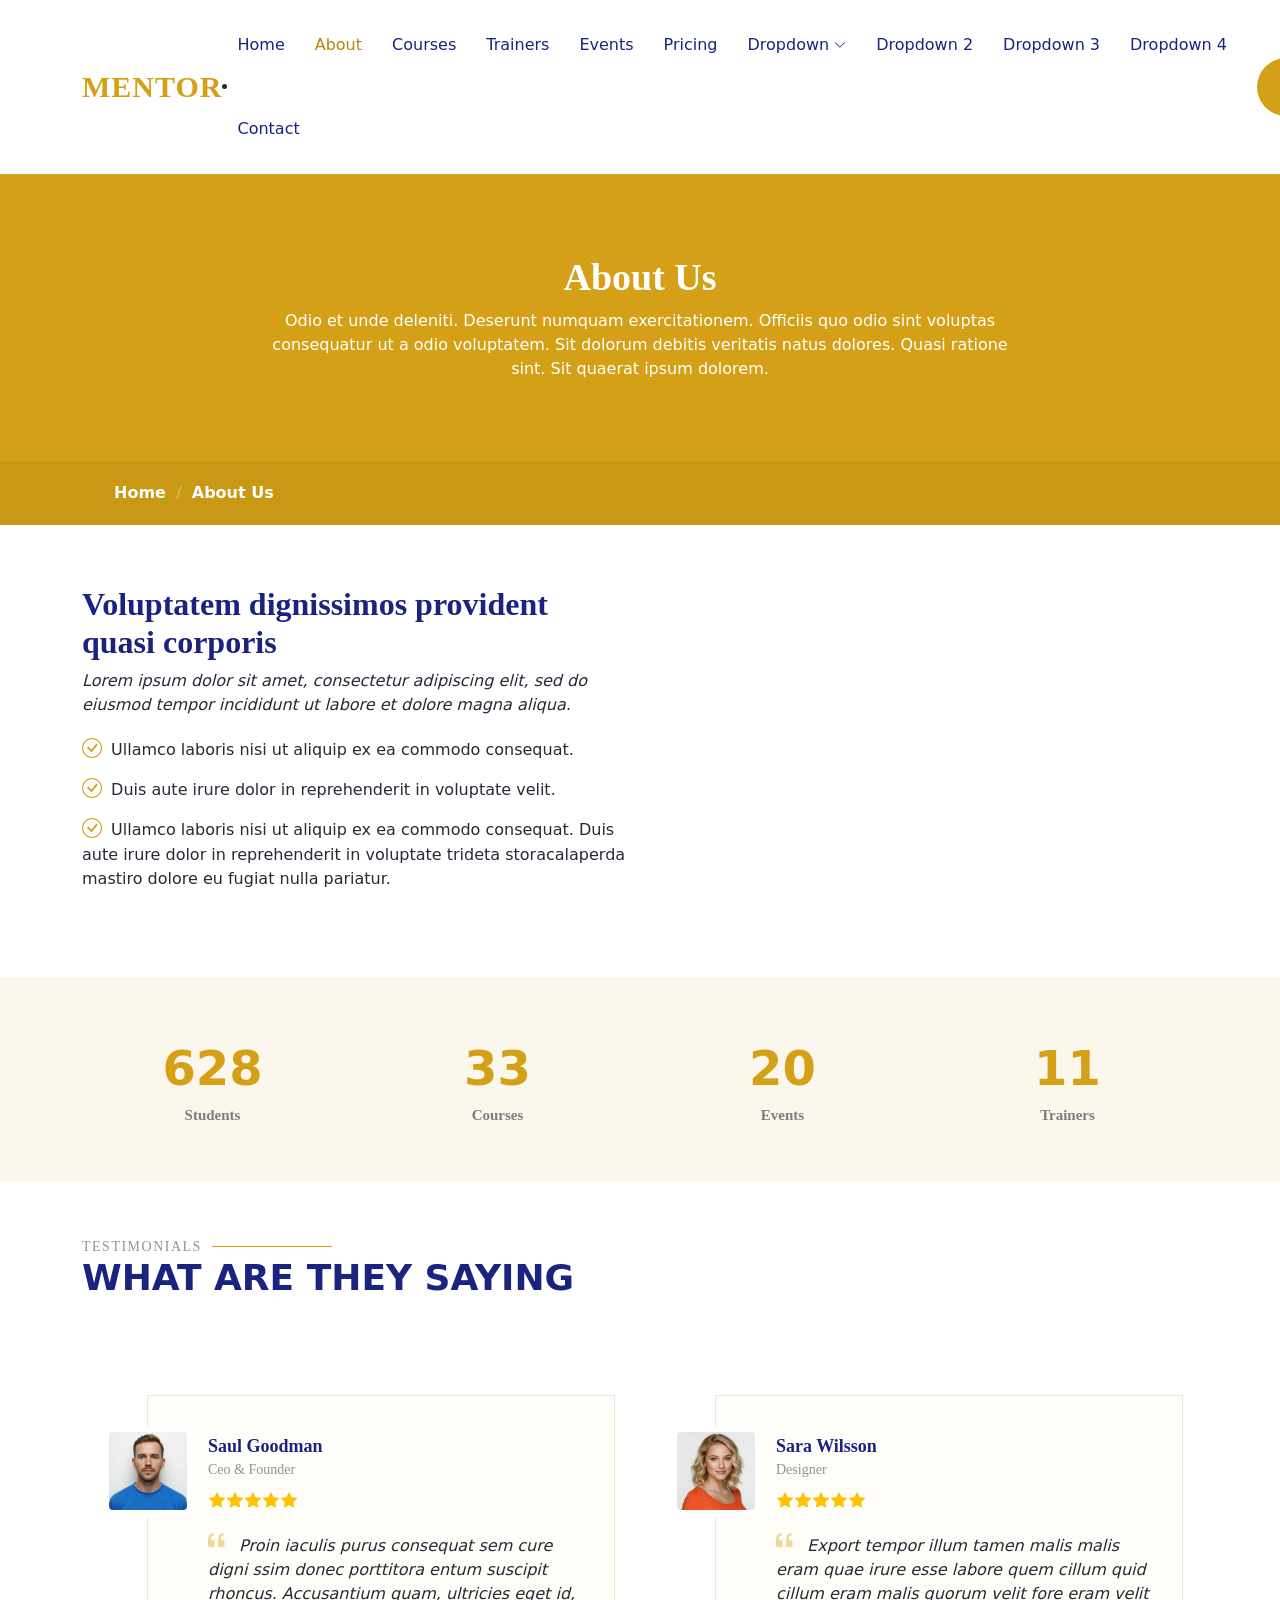
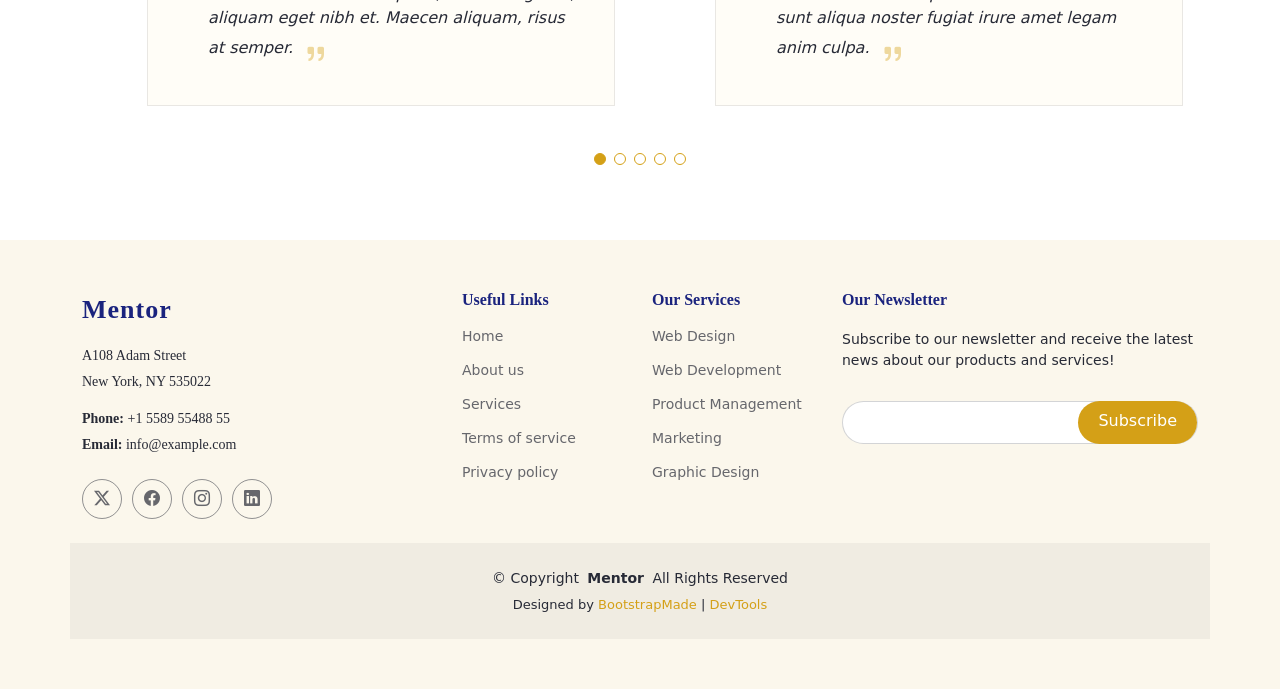
==== commit 620eccde: "First commit" ====
--- a/about.html
+++ b/about.html
@@ -56,16 +56,7 @@
           <li><a href="events.html">Events</a></li>
           <li><a href="pricing.html">Pricing</a></li>
           <li class="dropdown"><a href="#"><span>Dropdown</span> <i class="bi bi-chevron-down toggle-dropdown"></i></a>
-            <ul>
-              <li><a href="#">Dropdown 1</a></li>
-              <li class="dropdown"><a href="#"><span>Deep Dropdown</span> <i class="bi bi-chevron-down toggle-dropdown"></i></a>
-                <ul>
-                  <li><a href="#">Deep Dropdown 1</a></li>
-                  <li><a href="#">Deep Dropdown 2</a></li>
-                  <li><a href="#">Deep Dropdown 3</a></li>
-                  <li><a href="#">Deep Dropdown 4</a></li>
-                  <li><a href="#">Deep Dropdown 5</a></li>
-                </ul>
+           
               </li>
               <li><a href="#">Dropdown 2</a></li>
               <li><a href="#">Dropdown 3</a></li>
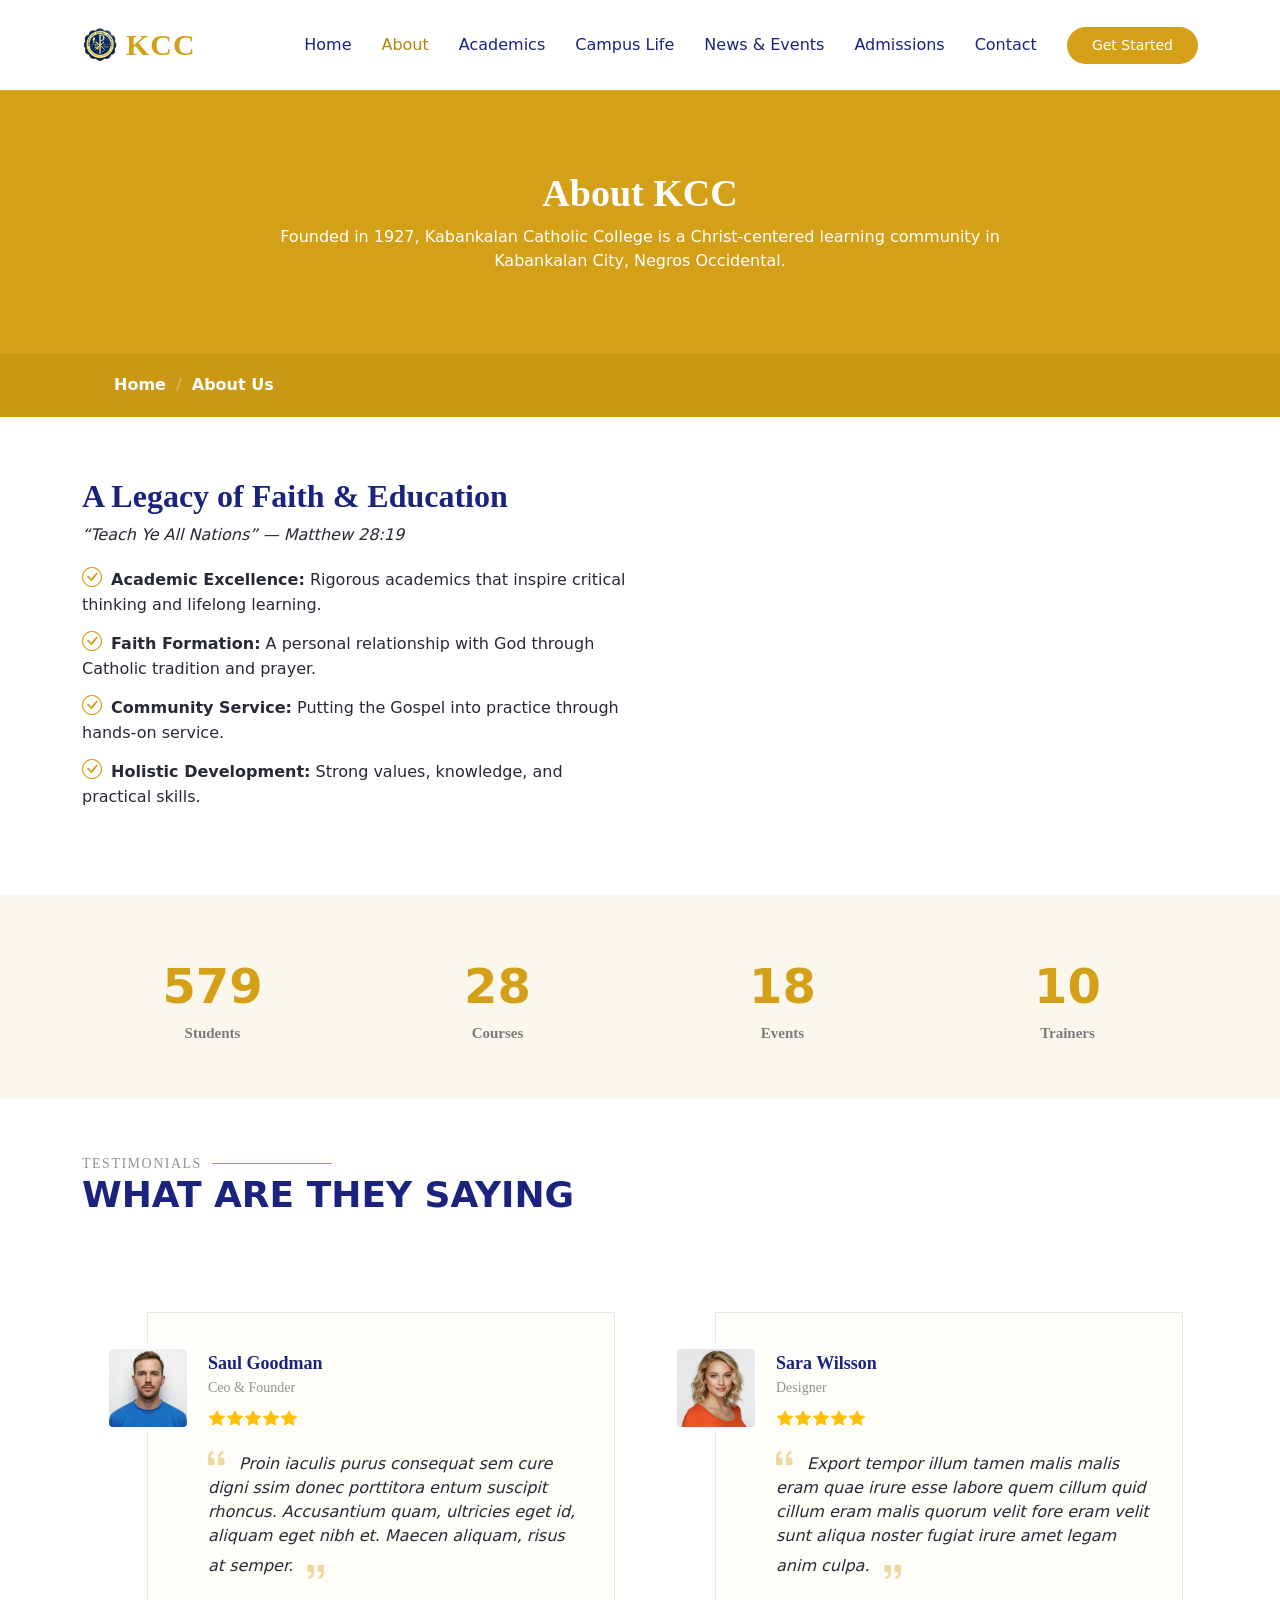
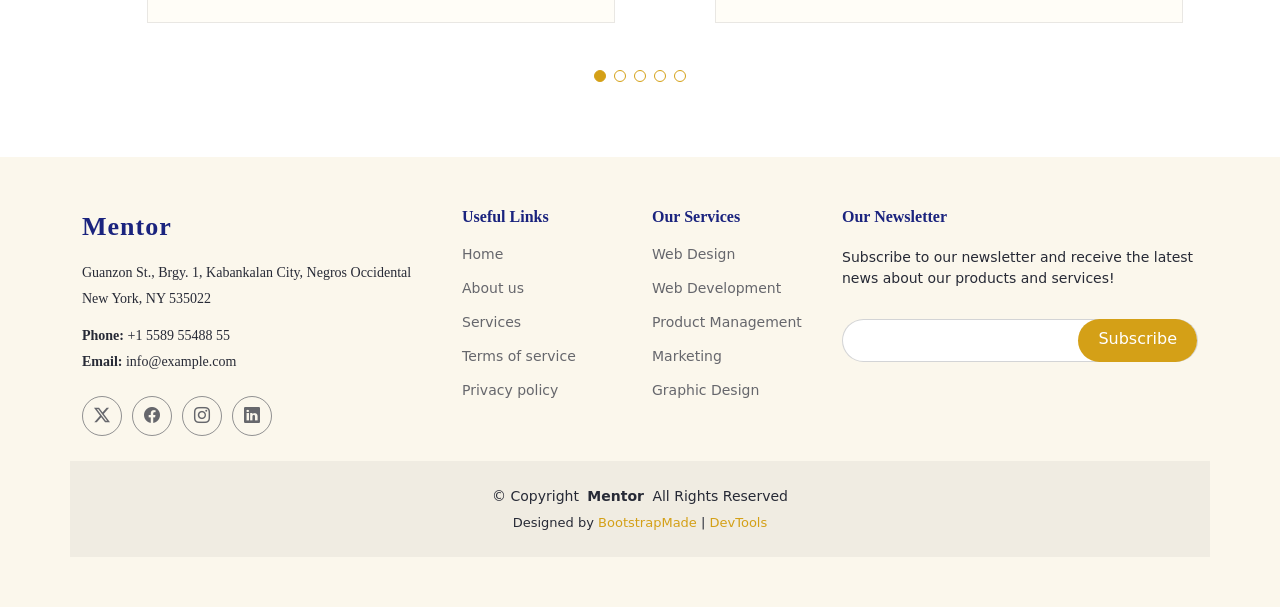
==== commit a087bf75: "information of KCC" ====
--- a/about.html
+++ b/about.html
@@ -4,7 +4,7 @@
 <head>
   <meta charset="utf-8">
   <meta content="width=device-width, initial-scale=1.0" name="viewport">
-  <title>About - Mentor Bootstrap Template</title>
+  <title>About KCC | Kabankalan Catholic College, Inc.</title>
   <meta name="description" content="">
   <meta name="keywords" content="">
 
@@ -44,25 +44,18 @@
       <a href="index.html" class="logo d-flex align-items-center me-auto">
         <!-- Uncomment the line below if you also wish to use an image logo -->
         <!-- <img src="assets/img/logo.webp" alt=""> -->
-        <h1 class="sitename">Mentor</h1>
+        <img src="assets/img/kcc-logo.png" alt="KCC logo">
+        <h1 class="sitename">KCC</h1>
       </a>
 
       <nav id="navmenu" class="navmenu">
         <ul>
           <li><a href="index.html">Home<br></a></li>
           <li><a href="about.html" class="active">About</a></li>
-          <li><a href="courses.html">Courses</a></li>
-          <li><a href="trainers.html">Trainers</a></li>
-          <li><a href="events.html">Events</a></li>
-          <li><a href="pricing.html">Pricing</a></li>
-          <li class="dropdown"><a href="#"><span>Dropdown</span> <i class="bi bi-chevron-down toggle-dropdown"></i></a>
-           
-              </li>
-              <li><a href="#">Dropdown 2</a></li>
-              <li><a href="#">Dropdown 3</a></li>
-              <li><a href="#">Dropdown 4</a></li>
-            </ul>
-          </li>
+          <li><a href="courses.html">Academics</a></li>
+          <li><a href="trainers.html">Campus Life</a></li>
+          <li><a href="events.html">News &amp; Events</a></li>
+          <li><a href="pricing.html">Admissions</a></li>
           <li><a href="contact.html">Contact</a></li>
         </ul>
         <i class="mobile-nav-toggle d-xl-none bi bi-list"></i>
@@ -81,8 +74,8 @@
         <div class="container">
           <div class="row d-flex justify-content-center text-center">
             <div class="col-lg-8">
-              <h1>About Us<br></h1>
-              <p class="mb-0">Odio et unde deleniti. Deserunt numquam exercitationem. Officiis quo odio sint voluptas consequatur ut a odio voluptatem. Sit dolorum debitis veritatis natus dolores. Quasi ratione sint. Sit quaerat ipsum dolorem.</p>
+              <h1>About KCC</h1>
+              <p class="mb-0">Founded in 1927, Kabankalan Catholic College is a Christ-centered learning community in Kabankalan City, Negros Occidental.</p>
             </div>
           </div>
         </div>
@@ -109,15 +102,15 @@
           </div>
 
           <div class="col-lg-6 order-2 order-lg-1 content" data-aos="fade-up" data-aos-delay="200">
-            <h3>Voluptatem dignissimos provident quasi corporis</h3>
+            <h3>A Legacy of Faith &amp; Education</h3>
             <p class="fst-italic">
-              Lorem ipsum dolor sit amet, consectetur adipiscing elit, sed do eiusmod tempor incididunt ut labore et dolore
-              magna aliqua.
+              “Teach Ye All Nations” — Matthew 28:19
             </p>
             <ul>
-              <li><i class="bi bi-check-circle"></i> <span>Ullamco laboris nisi ut aliquip ex ea commodo consequat.</span></li>
-              <li><i class="bi bi-check-circle"></i> <span>Duis aute irure dolor in reprehenderit in voluptate velit.</span></li>
-              <li><i class="bi bi-check-circle"></i> <span>Ullamco laboris nisi ut aliquip ex ea commodo consequat. Duis aute irure dolor in reprehenderit in voluptate trideta storacalaperda mastiro dolore eu fugiat nulla pariatur.</span></li>
+              <li><i class="bi bi-check-circle"></i> <span><strong>Academic Excellence:</strong> Rigorous academics that inspire critical thinking and lifelong learning.</span></li>
+              <li><i class="bi bi-check-circle"></i> <span><strong>Faith Formation:</strong> A personal relationship with God through Catholic tradition and prayer.</span></li>
+              <li><i class="bi bi-check-circle"></i> <span><strong>Community Service:</strong> Putting the Gospel into practice through hands-on service.</span></li>
+              <li><i class="bi bi-check-circle"></i> <span><strong>Holistic Development:</strong> Strong values, knowledge, and practical skills.</span></li>
             </ul>
           </div>
 
@@ -316,7 +309,7 @@
             <span class="sitename">Mentor</span>
           </a>
           <div class="footer-contact pt-3">
-            <p>A108 Adam Street</p>
+            <p>Guanzon St., Brgy. 1, Kabankalan City, Negros Occidental</p>
             <p>New York, NY 535022</p>
             <p class="mt-3"><strong>Phone:</strong> <span>+1 5589 55488 55</span></p>
             <p><strong>Email:</strong> <span>info@example.com</span></p>
--- a/assets/css/main.css
+++ b/assets/css/main.css
@@ -238,6 +238,14 @@
   margin-right: 8px;
 }
 
+.hero-kicker,
+.section-kicker {
+  color: var(--accent-color);
+  font-weight: 700;
+  letter-spacing: 0.08em;
+  text-transform: uppercase;
+}
+
 .header .logo h1 {
   font-weight: 700;
   font-size: 30px;
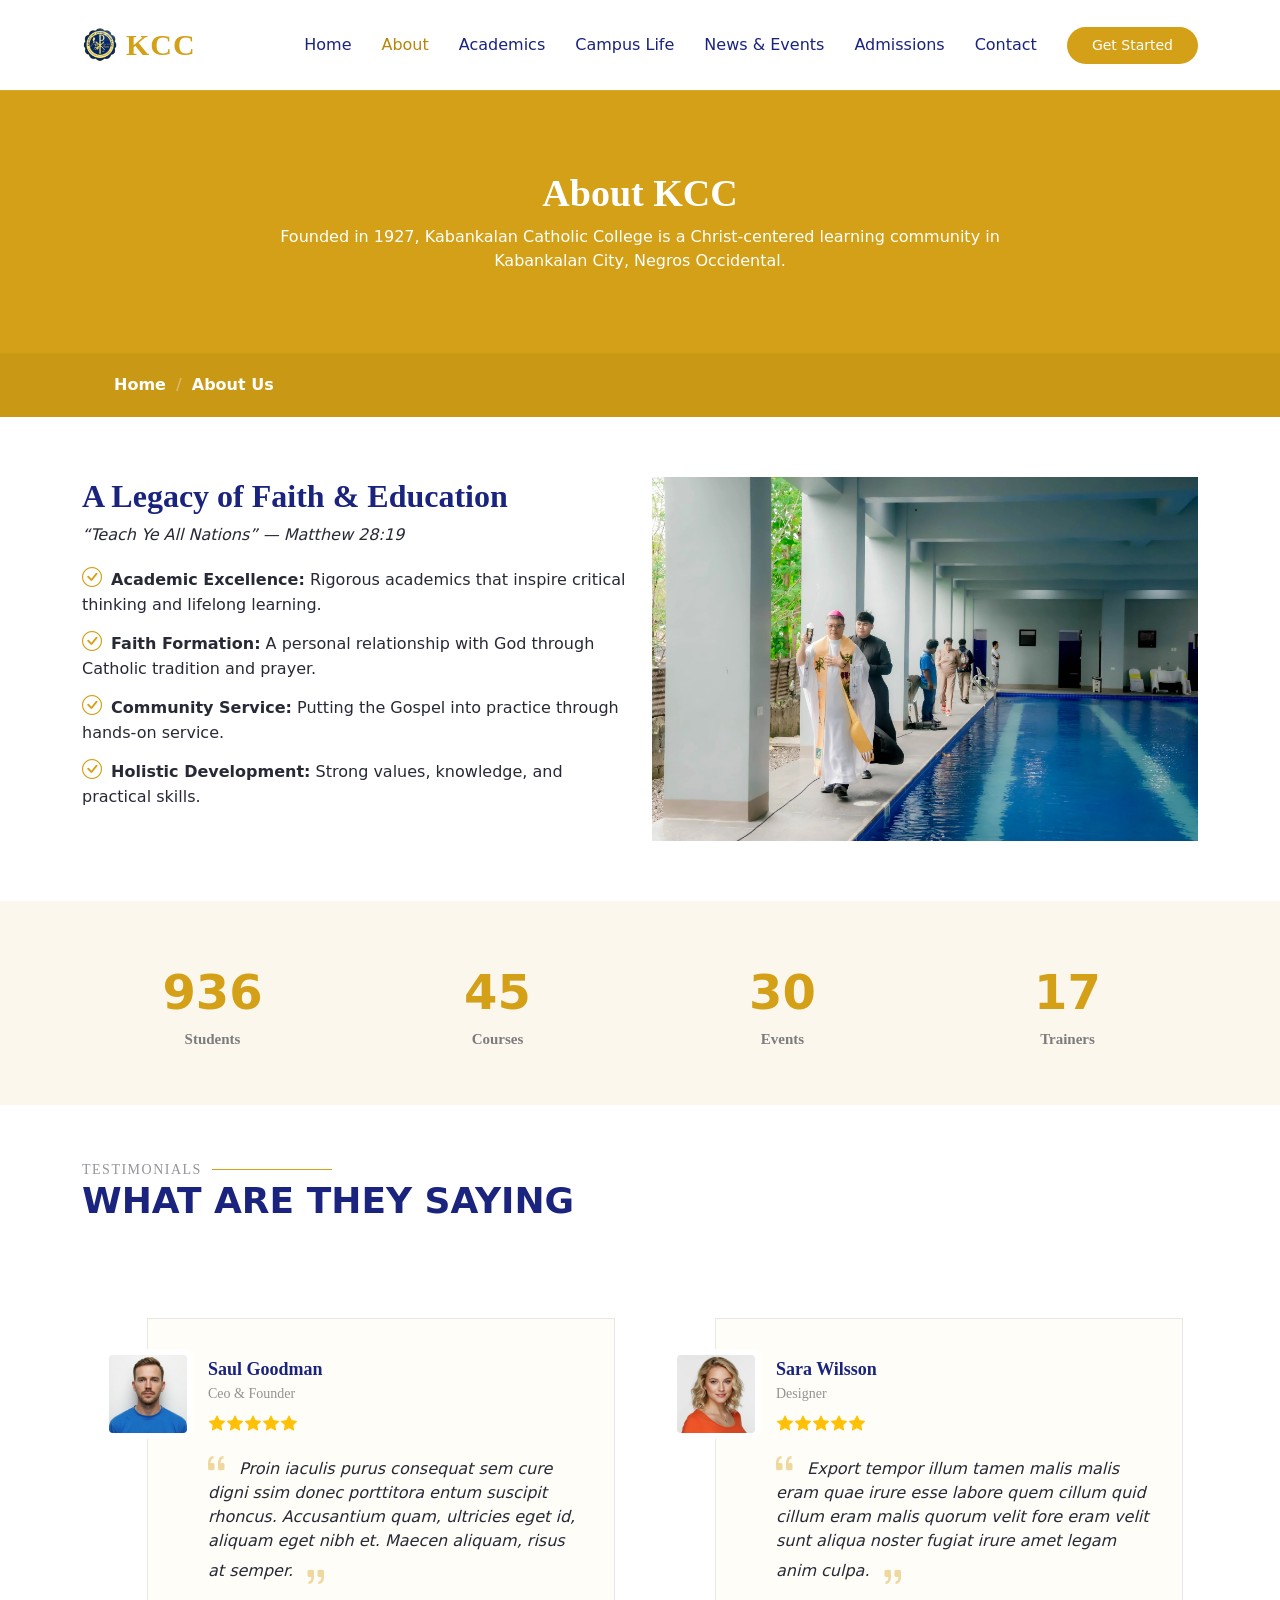
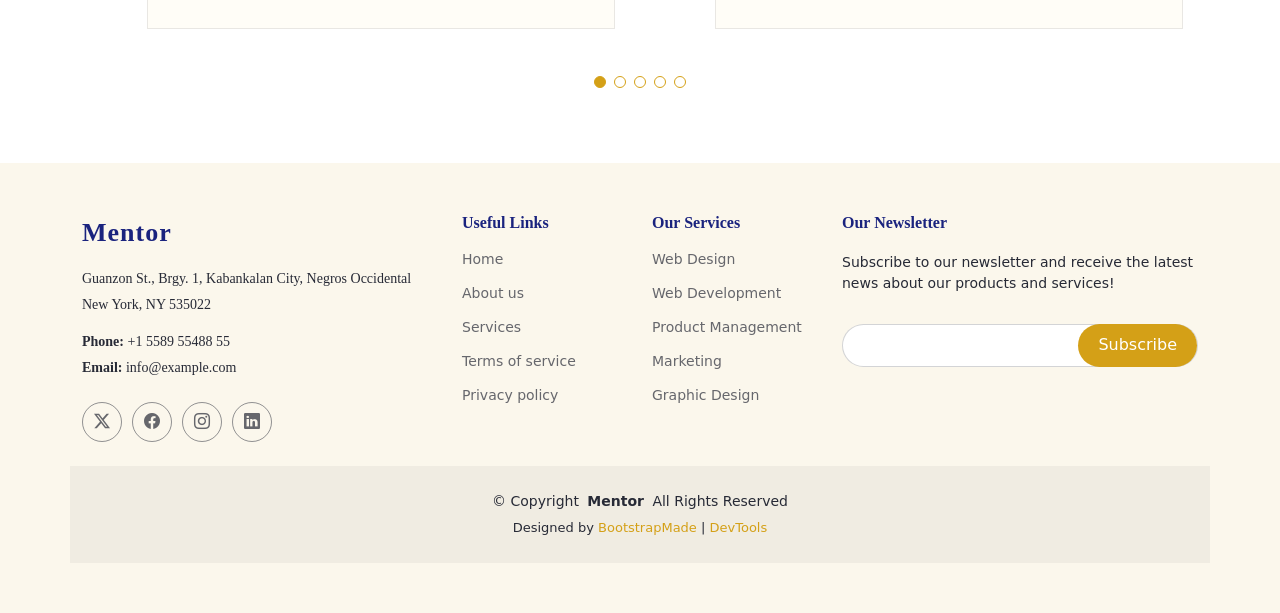
==== commit 29506e69: "home page" ====
--- a/about.html
+++ b/about.html
@@ -98,7 +98,7 @@
         <div class="row gy-4">
 
           <div class="col-lg-6 order-1 order-lg-2" data-aos="fade-up" data-aos-delay="100">
-            <img src="assets/img/about/about-1.webp" class="img-fluid" alt="">
+            <img src="assets/img/about/33.webp" class="img-fluid" alt="">
           </div>
 
           <div class="col-lg-6 order-2 order-lg-1 content" data-aos="fade-up" data-aos-delay="200">
